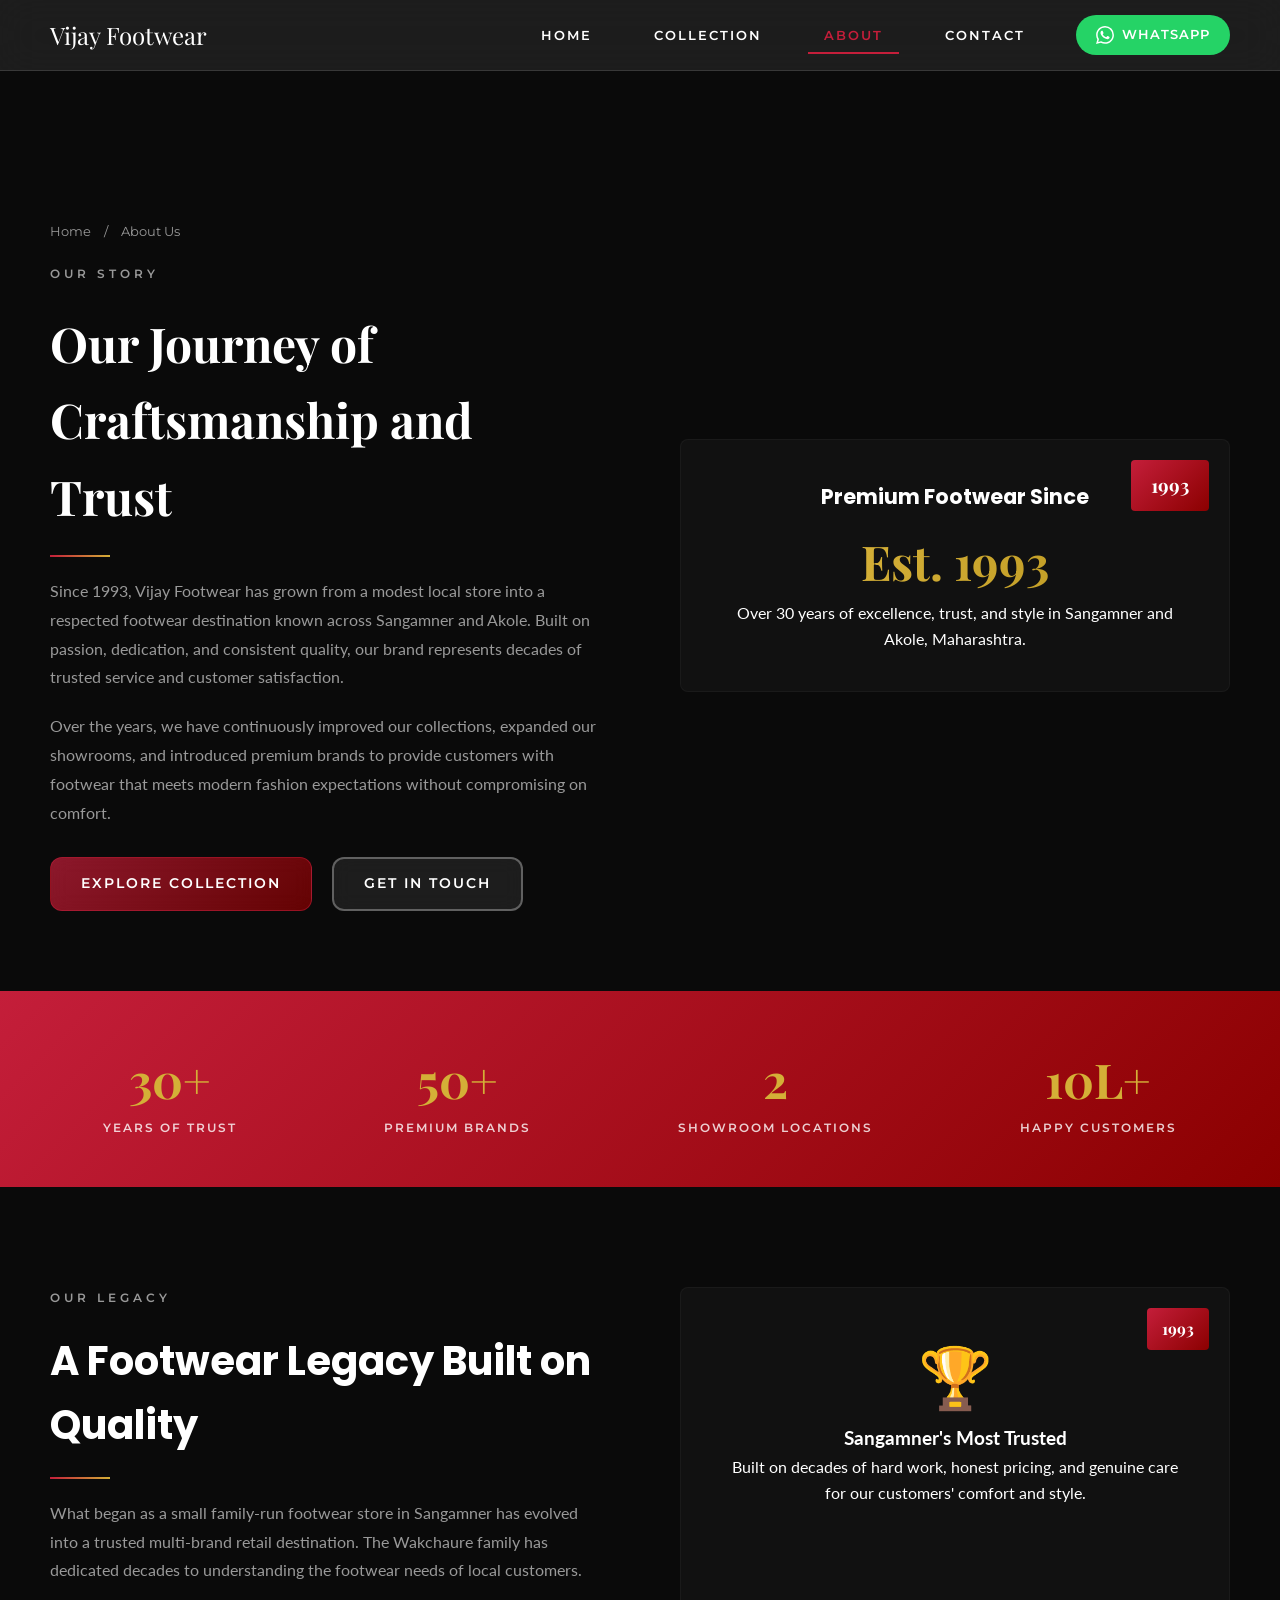
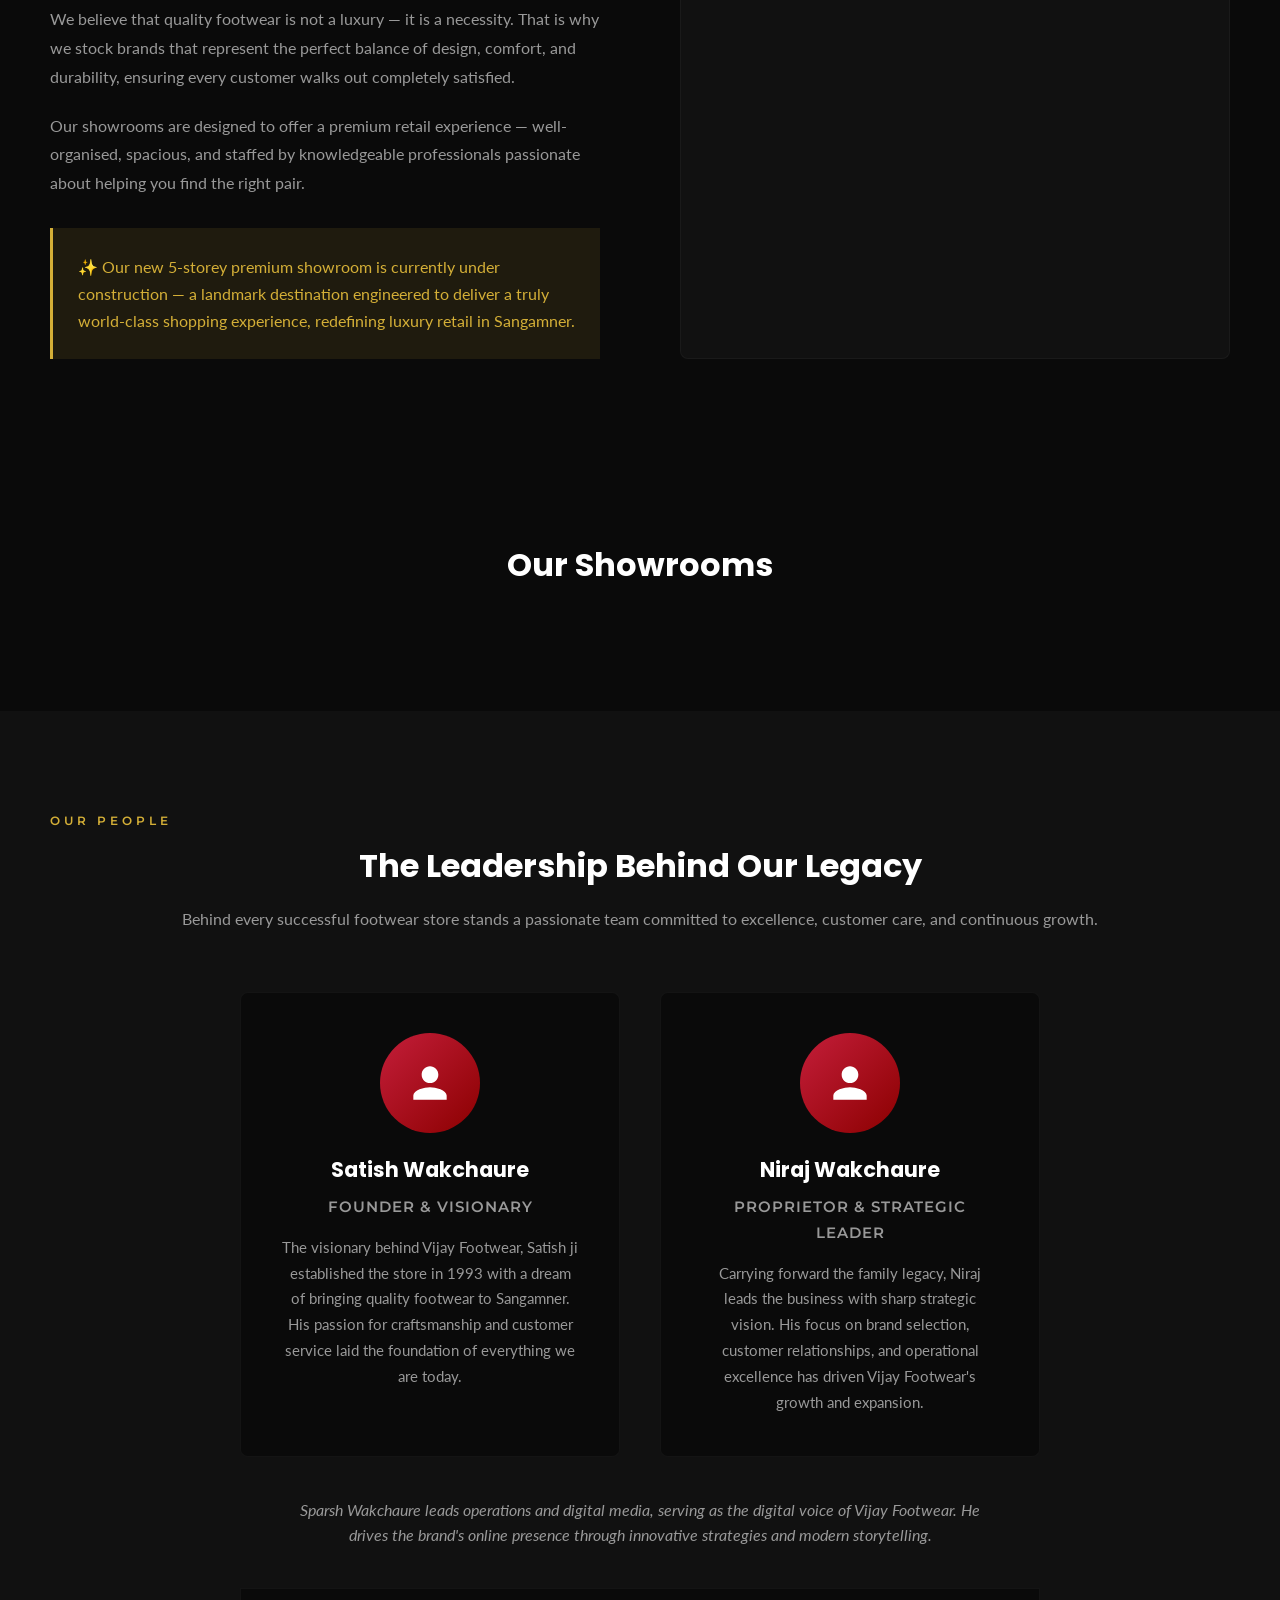
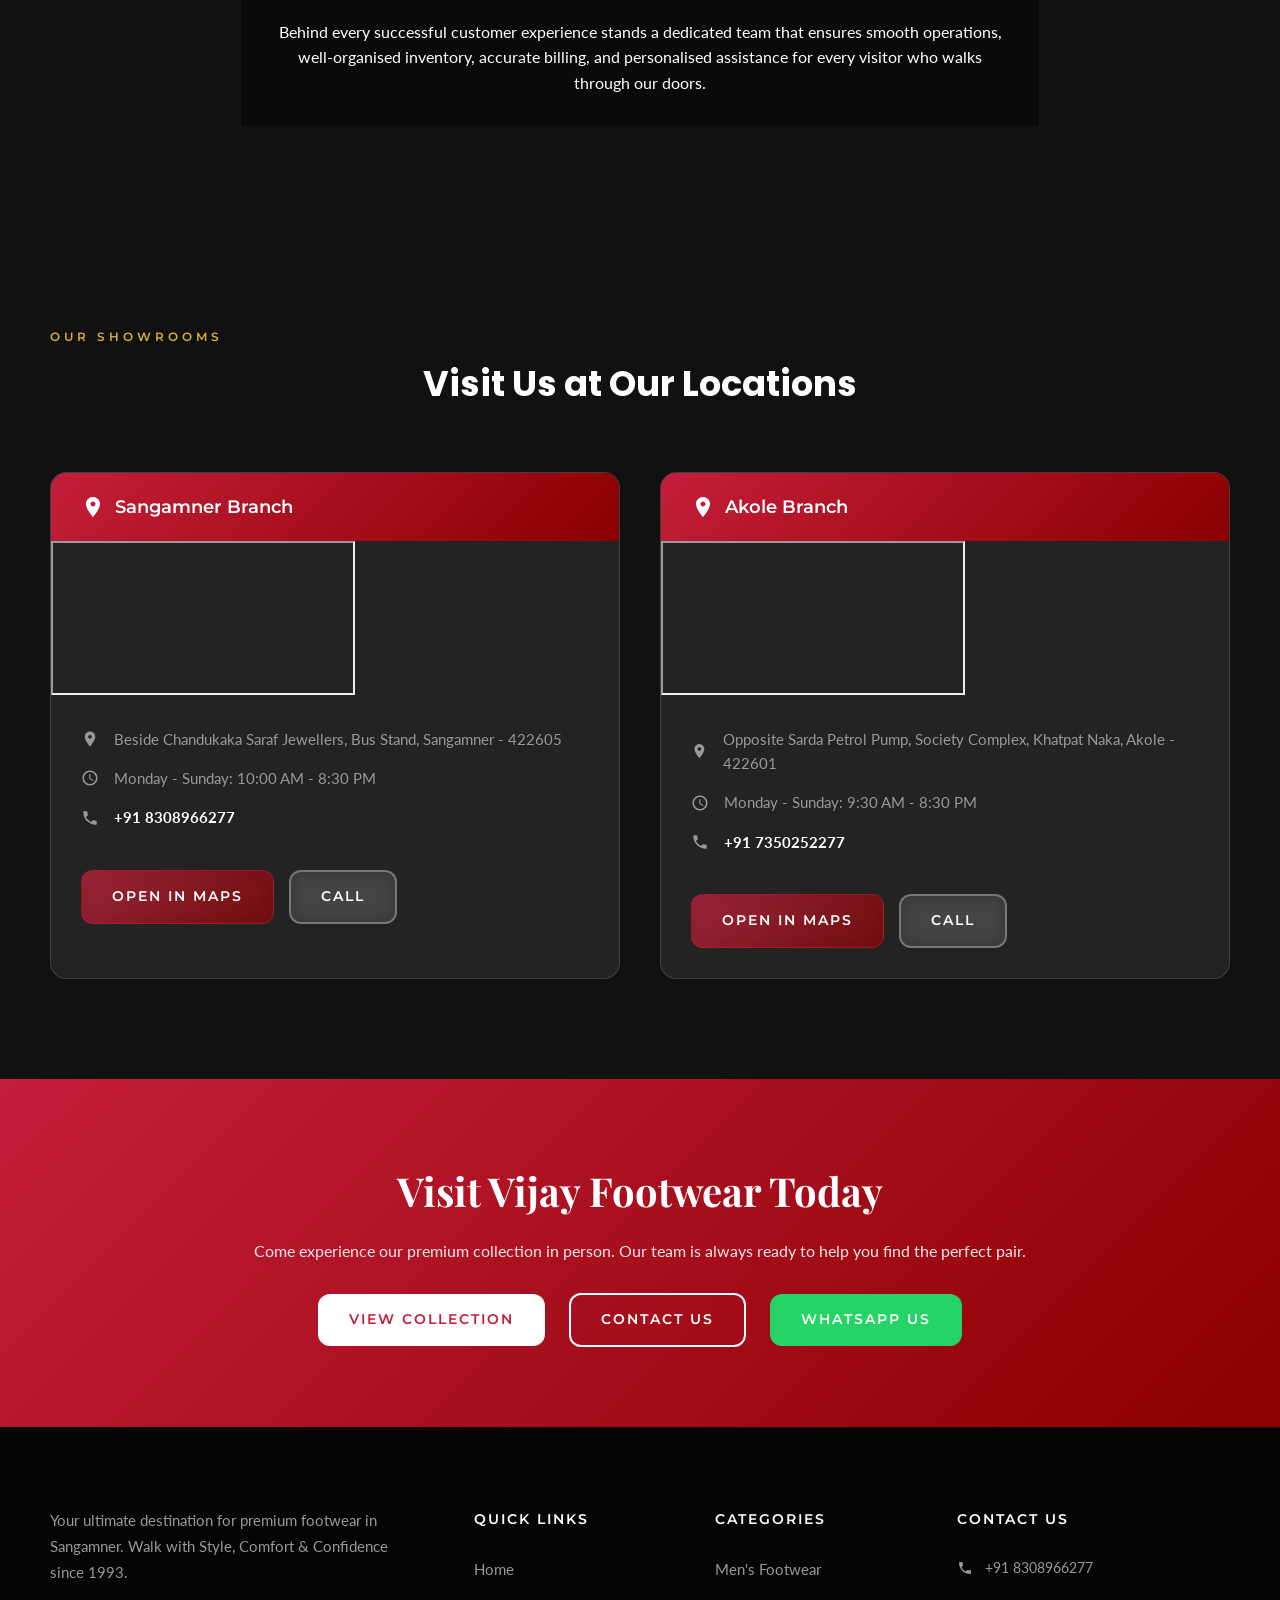
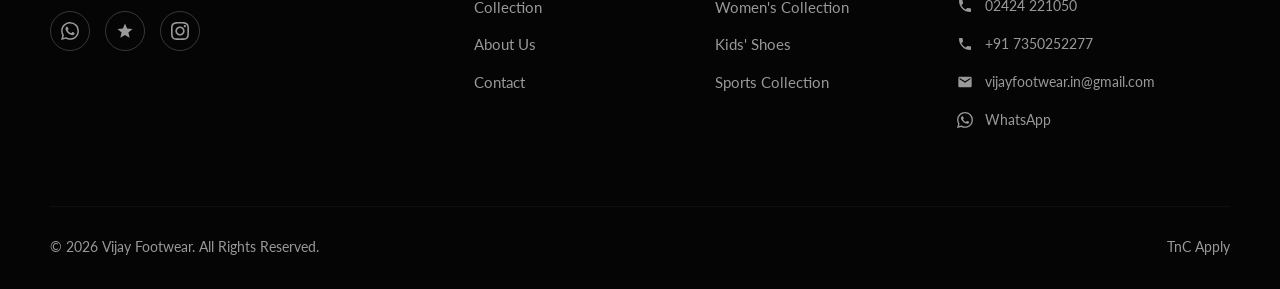
==== about.html @ 7c0ffba4 "Add files via upload" ====
<!DOCTYPE html>
<html lang="en">
<head>
  <meta charset="UTF-8">
  <meta name="viewport" content="width=device-width, initial-scale=1.0">
  <meta name="description" content="About Vijay Footwear - Sangamner's most trusted footwear destination since 1993. Learn our story, meet our team, and discover our legacy.">
  <meta name="keywords" content="About Vijay Footwear, Footwear Store Sangamner, Our Story, Footwear Legacy Sangamner">
  <meta property="og:title" content="About Vijay Footwear - Our Story">
  <meta property="og:description" content="Learn about Vijay Footwear's journey since 1993.">
  <meta property="og:type" content="website">
  <title>About Us - Vijay Footwear | Since 1993</title>
  <link rel="stylesheet" href="style.css">
  <link rel="preconnect" href="https://fonts.googleapis.com">
  <link rel="preconnect" href="https://fonts.gstatic.com" crossorigin>
</head>
<body>
  <!-- Loader -->
  <div id="loader">
    <div class="loader-logo">VIJAY <span>FOOTWEAR</span></div>
    <div class="loader-bar"><div class="loader-fill"></div></div>
  </div>

  <!-- Header -->
  <header id="header">
    <a href="index.html" class="header-logo">
      <img src="assets/images/logos/vfwlogowithname.png" alt="Vijay Footwear" onerror="this.style.display='none'; this.parentElement.innerHTML='<span class=\'text-fallback\'>Vijay Footwear</span>'">
    </a>
    <div class="header-marathi-logo">
      <img src="assets/images/logos/vijaymarathi.png" alt="Vijay" onerror="this.style.display='none'">
    </div>
    <nav class="navbar">
      <div class="nav-links">
        <a href="index.html" class="nav-link">Home</a>
        <a href="collection.html" class="nav-link">Collection</a>
        <a href="about.html" class="nav-link active">About</a>
        <a href="contact.html" class="nav-link">Contact</a>
      </div>
      <a href="https://wa.me/918308966277" target="_blank" class="wa-btn">
        <svg viewBox="0 0 24 24" fill="currentColor"><path d="M17.472 14.382c-.297-.149-1.758-.867-2.03-.967-.273-.099-.471-.148-.67.15-.197.297-.767.966-.94 1.164-.173.199-.347.223-.644.075-.297-.15-1.255-.463-2.39-1.475-.883-.788-1.48-1.761-1.653-2.059-.173-.297-.018-.458.13-.606.134-.133.298-.347.446-.52.149-.174.198-.298.298-.497.099-.198.05-.371-.025-.52-.075-.149-.669-1.612-.916-2.207-.242-.579-.487-.501-.669-.51-.173-.008-.371-.01-.57-.01-.198 0-.52.074-.792.372-.272.297-1.04 1.016-1.04 2.479 0 1.462 1.065 2.875 1.213 3.074.149.198 2.096 3.2 5.077 4.487.709.306 1.262.489 1.694.625.712.227 1.36.195 1.871.118.571-.085 1.758-.719 2.006-1.413.248-.694.248-1.289.173-1.413-.074-.124-.272-.198-.57-.347m-5.421 7.403h-.004a9.87 9.87 0 01-5.031-1.378l-.361-.214-3.741.982.998-3.648-.235-.374a9.86 9.86 0 01-1.51-5.26c.001-5.45 4.436-9.884 9.888-9.884 2.64 0 5.122 1.03 6.988 2.898a9.825 9.825 0 012.893 6.994c-.003 5.45-4.437 9.884-9.885 9.884m8.413-18.297A11.815 11.815 0 0012.05 0C5.495 0 .16 5.335.157 11.892c0 2.096.547 4.142 1.588 5.945L.057 24l6.305-1.654a11.882 11.882 0 005.683 1.448h.005c6.554 0 11.89-5.335 11.893-11.893a11.821 11.821 0 00-3.48-8.413z"/></svg>
        WhatsApp
      </a>
    </nav>
    <div class="hamburger" onclick="openMobile()">
      <span></span>
      <span></span>
      <span></span>
    </div>
  </header>

  <!-- Mobile Menu -->
  <div id="mobileMenu">
    <span class="mobile-close" onclick="closeMobile()">&times;</span>
    <a href="index.html" class="mobile-nav-link" onclick="closeMobile()">Home</a>
    <a href="collection.html" class="mobile-nav-link" onclick="closeMobile()">Collection</a>
    <a href="about.html" class="mobile-nav-link active" onclick="closeMobile()">About</a>
    <a href="contact.html" class="mobile-nav-link" onclick="closeMobile()">Contact</a>
    <a href="https://wa.me/918308966277" target="_blank" class="mobile-nav-link" onclick="closeMobile()">WhatsApp</a>
  </div>

  <main>
    <!-- About Hero -->
    <section class="about-hero">
      <div class="about-hero-text fade-up">
        <p class="breadcrumb">
          <a href="index.html">Home</a>
          <span>/</span>
          About Us
        </p>
        <p class="section-label">Our Story</p>
        <h1>Our Journey of Craftsmanship and Trust</h1>
        <div class="divider"></div>
        <p>Since 1993, Vijay Footwear has grown from a modest local store into a respected footwear destination known across Sangamner and Akole. Built on passion, dedication, and consistent quality, our brand represents decades of trusted service and customer satisfaction.</p>
        <p>Over the years, we have continuously improved our collections, expanded our showrooms, and introduced premium brands to provide customers with footwear that meets modern fashion expectations without compromising on comfort.</p>
        <div class="about-hero-buttons">
          <a href="collection.html" class="btn btn-red">Explore Collection</a>
          <a href="contact.html" class="btn btn-outline">Get In Touch</a>
        </div>
      </div>
      <div class="about-hero-visual fade-up">
        <span class="year-badge">1993</span>
        <img src="assets/images/products/richshoe2.png" alt="Vijay Footwear Shoe" onerror="this.style.display='none'">
        <h3>Premium Footwear Since</h3>
        <span class="about-year">Est. 1993</span>
        <p>Over 30 years of excellence, trust, and style in Sangamner and Akole, Maharashtra.</p>
      </div>
    </section>

    <!-- Stats Bar -->
    <section class="stats-bar">
      <div class="stat-item">
        <div class="stat-number">30+</div>
        <div class="stat-label">Years of Trust</div>
      </div>
      <div class="stat-item">
        <div class="stat-number">50+</div>
        <div class="stat-label">Premium Brands</div>
      </div>
      <div class="stat-item">
        <div class="stat-number">2</div>
        <div class="stat-label">Showroom Locations</div>
      </div>
      <div class="stat-item">
        <div class="stat-number">10L+</div>
        <div class="stat-label">Happy Customers</div>
      </div>
    </section>

    <!-- Legacy Section -->
    <section class="legacy-section">
      <div class="legacy-text fade-up">
        <p class="section-label">Our Legacy</p>
        <h2>A Footwear Legacy Built on Quality</h2>
        <div class="divider"></div>
        <p>What began as a small family-run footwear store in Sangamner has evolved into a trusted multi-brand retail destination. The Wakchaure family has dedicated decades to understanding the footwear needs of local customers.</p>
        <p>We believe that quality footwear is not a luxury — it is a necessity. That is why we stock brands that represent the perfect balance of design, comfort, and durability, ensuring every customer walks out completely satisfied.</p>
        <p>Our showrooms are designed to offer a premium retail experience — well-organised, spacious, and staffed by knowledgeable professionals passionate about helping you find the right pair.</p>
        <div class="premium-box">
          <p>&#x2728; Our new 5-storey premium showroom is currently under construction — a landmark destination engineered to deliver a truly world-class shopping experience, redefining luxury retail in Sangamner.</p>
        </div>
      </div>
      <div class="legacy-visual fade-up">
        <span class="year-badge-right">1993</span>
        <span style="font-size: 60px;">&#x1F3C6;</span>
        <h3>Sangamner's Most Trusted</h3>
        <p>Built on decades of hard work, honest pricing, and genuine care for our customers' comfort and style.</p>
      </div>
    </section>

    <!-- Store Gallery -->
    <section class="store-gallery">
      <h2>Our Showrooms</h2>
      <div class="gallery-grid">
        <img src="assets/images/store/exterior.png" alt="Vijay Footwear Showroom Exterior" onerror="this.style.display='none'">
        <img src="assets/images/store/int1.png" alt="Store Interior" onerror="this.style.display='none'">
        <img src="assets/images/store/int2.png" alt="Store Interior" onerror="this.style.display='none'">
      </div>
    </section>

    <!-- Leadership Section -->
    <section class="leadership">
      <p class="section-label">Our People</p>
      <h2>The Leadership Behind Our Legacy</h2>
      <p class="leadership-sub">Behind every successful footwear store stands a passionate team committed to excellence, customer care, and continuous growth.</p>
      
      <div class="leadership-grid">
        <div class="leadership-card fade-up">
          <div class="leader-avatar">
            <svg viewBox="0 0 24 24" fill="currentColor"><path d="M12 12c2.21 0 4-1.79 4-4s-1.79-4-4-4-4 1.79-4 4 1.79 4 4 4zm0 2c-2.67 0-8 1.34-8 4v2h16v-2c0-2.66-5.33-4-8-4z"/></svg>
          </div>
          <h3>Satish Wakchaure</h3>
          <p class="leadership-role">Founder & Visionary</p>
          <p>The visionary behind Vijay Footwear, Satish ji established the store in 1993 with a dream of bringing quality footwear to Sangamner. His passion for craftsmanship and customer service laid the foundation of everything we are today.</p>
        </div>
        <div class="leadership-card fade-up">
          <div class="leader-avatar">
            <svg viewBox="0 0 24 24" fill="currentColor"><path d="M12 12c2.21 0 4-1.79 4-4s-1.79-4-4-4-4 1.79-4 4 1.79 4 4 4zm0 2c-2.67 0-8 1.34-8 4v2h16v-2c0-2.66-5.33-4-8-4z"/></svg>
          </div>
          <h3>Niraj Wakchaure</h3>
          <p class="leadership-role">Proprietor & Strategic Leader</p>
          <p>Carrying forward the family legacy, Niraj leads the business with sharp strategic vision. His focus on brand selection, customer relationships, and operational excellence has driven Vijay Footwear's growth and expansion.</p>
        </div>
      </div>
      
      <p class="leadership-note">Sparsh Wakchaure leads operations and digital media, serving as the digital voice of Vijay Footwear. He drives the brand's online presence through innovative strategies and modern storytelling.</p>
      
      <div class="operations-box">
        <p>Behind every successful customer experience stands a dedicated team that ensures smooth operations, well-organised inventory, accurate billing, and personalised assistance for every visitor who walks through our doors.</p>
      </div>
    </section>

    <!-- Showroom Locations -->
    <section class="locations">
      <p class="section-label">Our Showrooms</p>
      <h2>Visit Us at Our Locations</h2>
      <div class="locations-grid">
        <div class="location-card fade-up">
          <div class="location-header">
            <svg viewBox="0 0 24 24" fill="currentColor"><path d="M12 2C8.13 2 5 5.13 5 9c0 5.25 7 13 7 13s7-7.75 7-13c0-3.87-3.13-7-7-7zm0 9.5c-1.38 0-2.5-1.12-2.5-2.5s1.12-2.5 2.5-2.5 2.5 1.12 2.5 2.5-1.12 2.5-2.5 2.5z"/></svg>
            <h3>Sangamner Branch</h3>
          </div>
          <iframe src="https://www.google.com/maps?q=Vijay+Footwear+Sangamner+422605&output=embed" loading="lazy" referrerpolicy="no-referrer-when-downgrade" title="Sangamner Location"></iframe>
          <div class="location-details">
            <div class="location-detail-row">
              <svg viewBox="0 0 24 24" fill="currentColor"><path d="M12 2C8.13 2 5 5.13 5 9c0 5.25 7 13 7 13s7-7.75 7-13c0-3.87-3.13-7-7-7zm0 9.5c-1.38 0-2.5-1.12-2.5-2.5s1.12-2.5 2.5-2.5 2.5 1.12 2.5 2.5-1.12 2.5-2.5 2.5z"/></svg>
              <span>Beside Chandukaka Saraf Jewellers, Bus Stand, Sangamner - 422605</span>
            </div>
            <div class="location-detail-row">
              <svg viewBox="0 0 24 24" fill="currentColor"><path d="M11.99 2C6.47 2 2 6.48 2 12s4.47 10 9.99 10C17.52 22 22 17.52 22 12S17.52 2 11.99 2zM12 20c-4.42 0-8-3.58-8-8s3.58-8 8-8 8 3.58 8 8-3.58 8-8 8zm.5-13H11v6l5.25 3.15.75-1.23-4.5-2.67z"/></svg>
              <span>Monday - Sunday: 10:00 AM - 8:30 PM</span>
            </div>
            <div class="location-detail-row">
              <svg viewBox="0 0 24 24" fill="currentColor"><path d="M6.62 10.79c1.44 2.83 3.76 5.14 6.59 6.59l2.2-2.2c.27-.27.67-.36 1.02-.24 1.12.37 2.33.57 3.57.57.55 0 1 .45 1 1V20c0 .55-.45 1-1 1-9.39 0-17-7.61-17-17 0-.55.45-1 1-1h3.5c.55 0 1 .45 1 1 0 1.25.2 2.45.57 3.57.11.35.03.74-.25 1.02l-2.2 2.2z"/></svg>
              <strong>+91 8308966277</strong>
            </div>
          </div>
          <div class="location-buttons">
            <a href="https://www.google.com/maps/search/?api=1&query=Vijay+Footwear+Sangamner+422605" target="_blank" class="btn btn-red">Open in Maps</a>
            <a href="tel:+918308966277" class="btn btn-outline">Call</a>
          </div>
        </div>
        <div class="location-card fade-up">
          <div class="location-header">
            <svg viewBox="0 0 24 24" fill="currentColor"><path d="M12 2C8.13 2 5 5.13 5 9c0 5.25 7 13 7 13s7-7.75 7-13c0-3.87-3.13-7-7-7zm0 9.5c-1.38 0-2.5-1.12-2.5-2.5s1.12-2.5 2.5-2.5 2.5 1.12 2.5 2.5-1.12 2.5-2.5 2.5z"/></svg>
            <h3>Akole Branch</h3>
          </div>
          <iframe src="https://www.google.com/maps?q=Vijay+Footwear+Akole+422601&output=embed" loading="lazy" referrerpolicy="no-referrer-when-downgrade" title="Akole Location"></iframe>
          <div class="location-details">
            <div class="location-detail-row">
              <svg viewBox="0 0 24 24" fill="currentColor"><path d="M12 2C8.13 2 5 5.13 5 9c0 5.25 7 13 7 13s7-7.75 7-13c0-3.87-3.13-7-7-7zm0 9.5c-1.38 0-2.5-1.12-2.5-2.5s1.12-2.5 2.5-2.5 2.5 1.12 2.5 2.5-1.12 2.5-2.5 2.5z"/></svg>
              <span>Opposite Sarda Petrol Pump, Society Complex, Khatpat Naka, Akole - 422601</span>
            </div>
            <div class="location-detail-row">
              <svg viewBox="0 0 24 24" fill="currentColor"><path d="M11.99 2C6.47 2 2 6.48 2 12s4.47 10 9.99 10C17.52 22 22 17.52 22 12S17.52 2 11.99 2zM12 20c-4.42 0-8-3.58-8-8s3.58-8 8-8 8 3.58 8 8-3.58 8-8 8zm.5-13H11v6l5.25 3.15.75-1.23-4.5-2.67z"/></svg>
              <span>Monday - Sunday: 9:30 AM - 8:30 PM</span>
            </div>
            <div class="location-detail-row">
              <svg viewBox="0 0 24 24" fill="currentColor"><path d="M6.62 10.79c1.44 2.83 3.76 5.14 6.59 6.59l2.2-2.2c.27-.27.67-.36 1.02-.24 1.12.37 2.33.57 3.57.57.55 0 1 .45 1 1V20c0 .55-.45 1-1 1-9.39 0-17-7.61-17-17 0-.55.45-1 1-1h3.5c.55 0 1 .45 1 1 0 1.25.2 2.45.57 3.57.11.35.03.74-.25 1.02l-2.2 2.2z"/></svg>
              <strong>+91 7350252277</strong>
            </div>
          </div>
          <div class="location-buttons">
            <a href="https://www.google.com/maps/search/?api=1&query=Vijay+Footwear+Akole+422601" target="_blank" class="btn btn-red">Open in Maps</a>
            <a href="tel:+917350252277" class="btn btn-outline">Call</a>
          </div>
        </div>
      </div>
    </section>

    <!-- CTA Banner -->
    <section class="cta-banner">
      <h2>Visit Vijay Footwear Today</h2>
      <p>Come experience our premium collection in person. Our team is always ready to help you find the perfect pair.</p>
      <div>
        <a href="collection.html" class="btn">View Collection</a>
        <a href="contact.html" class="btn btn-outline-white">Contact Us</a>
        <a href="https://wa.me/918308966277" target="_blank" class="btn btn-wa">WhatsApp Us</a>
      </div>
    </section>
  </main>

  <!-- Footer -->
  <footer>
    <div class="footer-grid">
      <div class="footer-column">
        <div class="footer-logo">
          <img src="assets/images/logos/vfwtextlogo.png" alt="Vijay Footwear" onerror="this.style.display='none'">
        </div>
        <p class="footer-tagline">Your ultimate destination for premium footwear in Sangamner. Walk with Style, Comfort & Confidence since 1993.</p>
        <div class="social-buttons">
          <a href="https://wa.me/918308966277" target="_blank" class="social-btn wa" title="WhatsApp">
            <svg viewBox="0 0 24 24" fill="currentColor"><path d="M17.472 14.382c-.297-.149-1.758-.867-2.03-.967-.273-.099-.471-.148-.67.15-.197.297-.767.966-.94 1.164-.173.199-.347.223-.644.075-.297-.15-1.255-.463-2.39-1.475-.883-.788-1.48-1.761-1.653-2.059-.173-.297-.018-.458.13-.606.134-.133.298-.347.446-.52.149-.174.198-.298.298-.497.099-.198.05-.371-.025-.52-.075-.149-.669-1.612-.916-2.207-.242-.579-.487-.501-.669-.51-.173-.008-.371-.01-.57-.01-.198 0-.52.074-.792.372-.272.297-1.04 1.016-1.04 2.479 0 1.462 1.065 2.875 1.213 3.074.149.198 2.096 3.2 5.077 4.487.709.306 1.262.489 1.694.625.712.227 1.36.195 1.871.118.571-.085 1.758-.719 2.006-1.413.248-.694.248-1.289.173-1.413-.074-.124-.272-.198-.57-.347m-5.421 7.403h-.004a9.87 9.87 0 01-5.031-1.378l-.361-.214-3.741.982.998-3.648-.235-.374a9.86 9.86 0 01-1.51-5.26c.001-5.45 4.436-9.884 9.888-9.884 2.64 0 5.122 1.03 6.988 2.898a9.825 9.825 0 012.893 6.994c-.003 5.45-4.437 9.884-9.885 9.884m8.413-18.297A11.815 11.815 0 0012.05 0C5.495 0 .16 5.335.157 11.892c0 2.096.547 4.142 1.588 5.945L.057 24l6.305-1.654a11.882 11.882 0 005.683 1.448h.005c6.554 0 11.89-5.335 11.893-11.893a11.821 11.821 0 00-3.48-8.413z"/></svg>
          </a>
          <a href="https://g.page/r/CdzGPe47KOJqEBM/review" target="_blank" class="social-btn google" title="Google Reviews">
            <svg viewBox="0 0 24 24" fill="currentColor"><path d="M12 17.27L18.18 21l-1.64-7.03L22 9.24l-7.19-.61L12 2 9.19 8.63 2 9.24l5.46 4.73L5.82 21z"/></svg>
          </a>
          <a href="https://www.instagram.com/vijayfootwear.in" target="_blank" class="social-btn insta" title="Instagram">
            <svg viewBox="0 0 24 24" fill="currentColor"><path d="M12 2.163c3.204 0 3.584.012 4.85.07 3.252.148 4.771 1.691 4.919 4.919.058 1.265.069 1.645.069 4.849 0 3.205-.012 3.584-.069 4.849-.149 3.225-1.664 4.771-4.919 4.919-1.266.058-1.644.07-4.85.07-3.204 0-3.584-.012-4.849-.07-3.26-.149-4.771-1.699-4.919-4.92-.058-1.265-.07-1.644-.07-4.849 0-3.204.013-3.583.07-4.849.149-3.227 1.664-4.771 4.919-4.919 1.266-.057 1.645-.069 4.849-.069zm0-2.163c-3.259 0-3.668.014-4.947.072-4.358.2-6.78 2.618-6.98 6.98-.059 1.281-.073 1.689-.073 4.948 0 3.259.014 3.668.072 4.947.2 4.358 2.618 6.78 6.98 6.98 1.281.058 1.689.072 4.948.072 3.259 0 3.668-.014 4.947-.072 4.354-.2 6.782-2.618 6.979-6.98.059-1.28.073-1.689.073-4.948 0-3.259-.014-3.667-.072-4.947-.196-4.354-2.617-6.78-6.979-6.98-1.281-.059-1.69-.073-4.949-.073zm0 5.838c-3.403 0-6.162 2.759-6.162 6.162s2.759 6.163 6.162 6.163 6.162-2.759 6.162-6.163c0-3.403-2.759-6.162-6.162-6.162zm0 10.162c-2.209 0-4-1.79-4-4 0-2.209 1.791-4 4-4s4 1.791 4 4c0 2.21-1.791 4-4 4zm6.406-11.845c-.796 0-1.441.645-1.441 1.44s.645 1.44 1.441 1.44c.795 0 1.439-.645 1.439-1.44s-.644-1.44-1.439-1.44z"/></svg>
          </a>
        </div>
      </div>
      <div class="footer-column">
        <h4>Quick Links</h4>
        <ul>
          <li><a href="index.html">Home</a></li>
          <li><a href="collection.html">Collection</a></li>
          <li><a href="about.html">About Us</a></li>
          <li><a href="contact.html">Contact</a></li>
        </ul>
      </div>
      <div class="footer-column">
        <h4>Categories</h4>
        <ul>
          <li><a href="collection.html">Men's Footwear</a></li>
          <li><a href="collection.html">Women's Collection</a></li>
          <li><a href="collection.html">Kids' Shoes</a></li>
          <li><a href="collection.html">Sports Collection</a></li>
        </ul>
      </div>
      <div class="footer-column">
        <h4>Contact Us</h4>
        <div class="footer-contact-item">
          <svg viewBox="0 0 24 24" fill="currentColor"><path d="M6.62 10.79c1.44 2.83 3.76 5.14 6.59 6.59l2.2-2.2c.27-.27.67-.36 1.02-.24 1.12.37 2.33.57 3.57.57.55 0 1 .45 1 1V20c0 .55-.45 1-1 1-9.39 0-17-7.61-17-17 0-.55.45-1 1-1h3.5c.55 0 1 .45 1 1 0 1.25.2 2.45.57 3.57.11.35.03.74-.25 1.02l-2.2 2.2z"/></svg>
          <a href="tel:+918308966277">+91 8308966277</a>
        </div>
        <div class="footer-contact-item">
          <svg viewBox="0 0 24 24" fill="currentColor"><path d="M6.62 10.79c1.44 2.83 3.76 5.14 6.59 6.59l2.2-2.2c.27-.27.67-.36 1.02-.24 1.12.37 2.33.57 3.57.57.55 0 1 .45 1 1V20c0 .55-.45 1-1 1-9.39 0-17-7.61-17-17 0-.55.45-1 1-1h3.5c.55 0 1 .45 1 1 0 1.25.2 2.45.57 3.57.11.35.03.74-.25 1.02l-2.2 2.2z"/></svg>
          <a href="tel:02424221050">02424 221050</a>
        </div>
        <div class="footer-contact-item">
          <svg viewBox="0 0 24 24" fill="currentColor"><path d="M6.62 10.79c1.44 2.83 3.76 5.14 6.59 6.59l2.2-2.2c.27-.27.67-.36 1.02-.24 1.12.37 2.33.57 3.57.57.55 0 1 .45 1 1V20c0 .55-.45 1-1 1-9.39 0-17-7.61-17-17 0-.55.45-1 1-1h3.5c.55 0 1 .45 1 1 0 1.25.2 2.45.57 3.57.11.35.03.74-.25 1.02l-2.2 2.2z"/></svg>
          <a href="tel:+917350252277">+91 7350252277</a>
        </div>
        <div class="footer-contact-item">
          <svg viewBox="0 0 24 24" fill="currentColor"><path d="M20 4H4c-1.1 0-1.99.9-1.99 2L2 18c0 1.1.9 2 2 2h16c1.1 0 2-.9 2-2V6c0-1.1-.9-2-2-2zm0 4l-8 5-8-5V6l8 5 8-5v2z"/></svg>
          <a href="mailto:vijayfootwear.in@gmail.com?subject=Inquiry%20from%20Website&body=Hello%20Vijay%20Footwear%2C%0A%0AI%20would%20like%20to%20inquire%20about%20your%20products.%0A%0AName%3A%0APhone%20Number%3A%0ACategory%20Interested%20In%3A%0AMessage%3A">vijayfootwear.in@gmail.com</a>
        </div>
        <div class="footer-contact-item">
          <svg viewBox="0 0 24 24" fill="currentColor"><path d="M17.472 14.382c-.297-.149-1.758-.867-2.03-.967-.273-.099-.471-.148-.67.15-.197.297-.767.966-.94 1.164-.173.199-.347.223-.644.075-.297-.15-1.255-.463-2.39-1.475-.883-.788-1.48-1.761-1.653-2.059-.173-.297-.018-.458.13-.606.134-.133.298-.347.446-.52.149-.174.198-.298.298-.497.099-.198.05-.371-.025-.52-.075-.149-.669-1.612-.916-2.207-.242-.579-.487-.501-.669-.51-.173-.008-.371-.01-.57-.01-.198 0-.52.074-.792.372-.272.297-1.04 1.016-1.04 2.479 0 1.462 1.065 2.875 1.213 3.074.149.198 2.096 3.2 5.077 4.487.709.306 1.262.489 1.694.625.712.227 1.36.195 1.871.118.571-.085 1.758-.719 2.006-1.413.248-.694.248-1.289.173-1.413-.074-.124-.272-.198-.57-.347m-5.421 7.403h-.004a9.87 9.87 0 01-5.031-1.378l-.361-.214-3.741.982.998-3.648-.235-.374a9.86 9.86 0 01-1.51-5.26c.001-5.45 4.436-9.884 9.888-9.884 2.64 0 5.122 1.03 6.988 2.898a9.825 9.825 0 012.893 6.994c-.003 5.45-4.437 9.884-9.885 9.884m8.413-18.297A11.815 11.815 0 0012.05 0C5.495 0 .16 5.335.157 11.892c0 2.096.547 4.142 1.588 5.945L.057 24l6.305-1.654a11.882 11.882 0 005.683 1.448h.005c6.554 0 11.89-5.335 11.893-11.893a11.821 11.821 0 00-3.48-8.413z"/></svg>
          <a href="https://wa.me/918308966277" target="_blank">WhatsApp</a>
        </div>
      </div>
    </div>
    <div class="footer-bottom">
      <span>&copy; 2026 Vijay Footwear. All Rights Reserved.</span>
      <span>TnC Apply</span>
    </div>
  </footer>

  <script src="main.js"></script>
</body>
</html>
---- style.css ----
@import url('https://fonts.googleapis.com/css2?family=Playfair+Display:ital,wght@0,400;0,700;1,400&family=Poppins:wght@400;500;600;700&family=Montserrat:wght@400;500;600;700&family=Lato:wght@300;400;700&display=swap');

:root {
  --css-red: #C41E3A;
  --deep-red: #8B0000;
  --accent-red: #E63946;
  --black: #000000;
  --white: #FFFFFF;
  --soft-gray: #F5F5F5;
  --gold: #D4AF37;
  --dark-bg: #0a0a0a;
  --card-bg: #111111;
  --text-muted: #999999;
  --transition: 0.4s cubic-bezier(0.25, 0.46, 0.45, 0.94);
  --glass-bg: rgba(255, 255, 255, 0.08);
  --glass-border: rgba(255, 255, 255, 0.12);
  --glass-shadow: rgba(0, 0, 0, 0.3);
}

*, *::before, *::after {
  margin: 0;
  padding: 0;
  box-sizing: border-box;
}

html {
  scroll-behavior: smooth;
}

body {
  font-family: 'Lato', sans-serif;
  background-color: var(--dark-bg);
  color: var(--white);
  line-height: 1.6;
  overflow-x: hidden;
}

body.menu-open {
  overflow: hidden;
}

a {
  text-decoration: none;
  color: inherit;
  transition: var(--transition);
}

img {
  max-width: 100%;
  height: auto;
}

ul, ol {
  list-style: none;
}

button, input, textarea, select {
  font-family: inherit;
  outline: none;
}

/* Scrollbar */
::-webkit-scrollbar {
  width: 5px;
}

::-webkit-scrollbar-track {
  background: var(--dark-bg);
}

::-webkit-scrollbar-thumb {
  background: var(--css-red);
  border-radius: 3px;
}

::-webkit-scrollbar-thumb:hover {
  background: var(--accent-red);
}

/* Loader */
#loader {
  position: fixed;
  top: 0;
  left: 0;
  width: 100%;
  height: 100%;
  background: linear-gradient(135deg, rgba(10,10,10,0.98), rgba(20,20,20,0.98));
  z-index: 9999;
  display: flex;
  flex-direction: column;
  align-items: center;
  justify-content: center;
  transition: opacity 0.6s ease, pointer-events 0.6s ease;
  backdrop-filter: blur(20px);
}

#loader.hide {
  opacity: 0;
  pointer-events: none;
  display: none;
}

.loader-logo {
  font-family: 'Playfair Display', serif;
  font-size: 2.5rem;
  color: var(--white);
  margin-bottom: 30px;
  text-shadow: 0 0 30px rgba(196,30,58,0.5);
}

.loader-logo span {
  color: var(--css-red);
  font-style: italic;
}

.loader-bar {
  width: 200px;
  height: 3px;
  background: rgba(255,255,255,0.1);
  border-radius: 2px;
  overflow: hidden;
}

.loader-fill {
  height: 100%;
  width: 0%;
  background: linear-gradient(90deg, var(--css-red), var(--gold));
  animation: loadFill 1.8s ease forwards;
}

@keyframes loadFill {
  0% { width: 0%; }
  100% { width: 100%; }
}

/* Header */
#header {
  position: fixed;
  top: 0;
  left: 0;
  width: 100%;
  padding: 15px 50px;
  display: flex;
  align-items: center;
  justify-content: space-between;
  background: var(--glass-bg);
  backdrop-filter: blur(20px);
  -webkit-backdrop-filter: blur(20px);
  border-bottom: 1px solid var(--glass-border);
  z-index: 1000;
  transition: all 0.3s ease;
}

#header.scrolled {
  background: rgba(0,0,0,0.95);
  padding: 10px 50px;
  box-shadow: 0 4px 30px rgba(0,0,0,0.3);
}
  box-shadow: 0 2px 20px rgba(196,30,58,0.3);
}

.header-logo img {
  height: 50px;
  width: auto;
}

.header-logo .text-fallback {
  font-family: 'Playfair Display', serif;
  font-size: 1.5rem;
  color: var(--white);
}

.header-marathi-logo {
  position: absolute;
  left: 50%;
  transform: translateX(-50%);
}

.header-marathi-logo img {
  height: 45px;
  width: auto;
  filter: drop-shadow(0 2px 4px rgba(0,0,0,0.3));
}

.navbar {
  display: flex;
  align-items: center;
  gap: 35px;
}

.nav-links {
  display: flex;
  gap: 30px;
}

.nav-link {
  font-family: 'Montserrat', sans-serif;
  font-size: 0.82rem;
  font-weight: 600;
  text-transform: uppercase;
  letter-spacing: 2px;
  color: var(--white);
  position: relative;
  padding: 8px 16px;
  border-radius: 8px;
  transition: all 0.3s ease;
  background: transparent;
}

.nav-link:hover {
  background: var(--glass-bg);
  backdrop-filter: blur(10px);
  -webkit-backdrop-filter: blur(10px);
  text-shadow: 0 0 10px rgba(196,30,58,0.5);
}

.nav-link::after {
  content: '';
  position: absolute;
  bottom: 0;
  left: 0;
  width: 0;
  height: 2px;
  background: var(--css-red);
  transition: var(--transition);
}

.nav-link:hover::after,
.nav-link.active::after {
  width: 100%;
}

.nav-link.active {
  color: var(--css-red);
}

.wa-btn {
  display: flex;
  align-items: center;
  gap: 8px;
  background: #25D366;
  color: var(--white);
  padding: 10px 20px;
  border-radius: 25px;
  font-family: 'Montserrat', sans-serif;
  font-size: 0.8rem;
  font-weight: 600;
  text-transform: uppercase;
  letter-spacing: 1px;
}

.wa-btn svg {
  width: 18px;
  height: 18px;
}

.wa-btn:hover {
  background: #20BD5A;
  transform: translateY(-2px);
}

.hamburger {
  display: none;
  flex-direction: column;
  gap: 5px;
  cursor: pointer;
  padding: 10px;
}

.hamburger span {
  width: 25px;
  height: 2px;
  background: var(--white);
  transition: var(--transition);
}

/* Mobile Menu */
#mobileMenu {
  position: fixed;
  top: 0;
  left: 0;
  width: 100%;
  height: 100%;
  background: var(--dark-bg);
  z-index: 1001;
  display: flex;
  flex-direction: column;
  align-items: center;
  justify-content: center;
  gap: 30px;
  opacity: 0;
  pointer-events: none;
  transition: var(--transition);
}

#mobileMenu.open {
  opacity: 1;
  pointer-events: all;
}

.mobile-close {
  position: absolute;
  top: 30px;
  right: 30px;
  font-size: 2rem;
  color: var(--white);
  cursor: pointer;
}

.mobile-nav-link {
  font-family: 'Playfair Display', serif;
  font-size: 2rem;
  color: var(--white);
}

.mobile-nav-link:hover,
.mobile-nav-link.active {
  color: var(--css-red);
}

/* Main Content */
main {
  padding-top: 80px;
}

/* Section Labels */
.section-label {
  font-family: 'Montserrat', sans-serif;
  font-size: 0.75rem;
  font-weight: 600;
  text-transform: uppercase;
  letter-spacing: 4px;
  color: var(--gold);
  margin-bottom: 10px;
}

/* Dividers */
.divider {
  width: 60px;
  height: 2px;
  background: linear-gradient(90deg, var(--css-red), var(--gold));
  margin: 20px 0;
}

/* Buttons */
.btn {
  display: inline-flex;
  align-items: center;
  justify-content: center;
  padding: 14px 30px;
  border-radius: 12px;
  font-family: 'Montserrat', sans-serif;
  font-size: 0.85rem;
  font-weight: 600;
  text-transform: uppercase;
  letter-spacing: 2px;
  cursor: pointer;
  transition: all 0.3s ease;
  border: 1px solid var(--glass-border);
  background: var(--glass-bg);
  backdrop-filter: blur(10px);
  -webkit-backdrop-filter: blur(10px);
  color: var(--white);
  position: relative;
  overflow: hidden;
}

.btn::before {
  content: '';
  position: absolute;
  top: 0;
  left: -100%;
  width: 100%;
  height: 100%;
  background: linear-gradient(90deg, transparent, rgba(255,255,255,0.2), transparent);
  transition: left 0.5s ease;
}

.btn:hover::before {
  left: 100%;
}

.btn-red {
  background: linear-gradient(135deg, rgba(196,30,58,0.7), rgba(139,0,0,0.7));
  border-color: rgba(196,30,58,0.5);
}

.btn-red:hover {
  background: linear-gradient(135deg, rgba(196,30,58,0.9), rgba(139,0,0,0.9));
  transform: translateY(-3px);
  box-shadow: 0 15px 40px rgba(196,30,58,0.4);
}

.btn-outline {
  background: var(--glass-bg);
  border: 2px solid rgba(255,255,255,0.3);
  color: var(--white);
}

.btn-outline:hover {
  background: rgba(255,255,255,0.15);
  border-color: rgba(255,255,255,0.5);
  transform: translateY(-3px);
  box-shadow: 0 15px 40px rgba(255,255,255,0.1);
}

.btn-gold {
  background: linear-gradient(135deg, rgba(212,175,55,0.7), rgba(180,140,30,0.7));
  border-color: rgba(212,175,55,0.5);
  color: var(--dark-bg);
}

.btn-gold:hover {
  background: linear-gradient(135deg, rgba(212,175,55,0.9), rgba(180,140,30,0.9));
  transform: translateY(-3px);
  box-shadow: 0 15px 40px rgba(212,175,55,0.4);
}

.btn-wa {
  background: linear-gradient(135deg, rgba(37,211,102,0.7), rgba(20,180,80,0.7));
  border-color: rgba(37,211,102,0.5);
}

.btn-wa:hover {
  background: linear-gradient(135deg, rgba(37,211,102,0.9), rgba(20,180,80,0.9));
  transform: translateY(-3px);
  box-shadow: 0 15px 40px rgba(37,211,102,0.4);
}

/* Fade Up Animation */
.fade-up {
  opacity: 0;
  transform: translateY(30px);
  transition: opacity 0.7s ease, transform 0.7s ease;
}

.fade-up.visible {
  opacity: 1;
  transform: translateY(0);
}

/* Blur Text Animation */
.blur-text {
  display: inline-block;
}

.blur-text span {
  display: inline-block;
  opacity: 0;
  filter: blur(15px);
  transform: translateY(-40px) scale(0.9);
  animation: blurIn 0.8s cubic-bezier(0.25, 0.46, 0.45, 0.94) forwards;
  will-change: transform, filter, opacity;
}

@keyframes blurIn {
  0% {
    opacity: 0;
    filter: blur(20px);
    transform: translateY(-50px) scale(0.8);
  }
  40% {
    opacity: 0.6;
    filter: blur(8px);
    transform: translateY(-15px) scale(0.95);
  }
  100% {
    opacity: 1;
    filter: blur(0);
    transform: translateY(0) scale(1);
  }
}

/* Hero Section */
.hero {
  min-height: 100vh;
  display: -webkit-box;
  display: -ms-flexbox;
  display: flex;
  -webkit-box-align: center;
  -ms-flex-align: center;
  align-items: center;
  -webkit-box-pack: justify;
  -ms-flex-pack: justify;
  justify-content: space-between;
  padding: 120px 50px 80px;
  background: var(--dark-bg);
  position: relative;
  overflow: hidden;
  gap: 50px;
}

.hero-content {
  -webkit-box-flex: 1;
  -ms-flex: 1;
  flex: 1;
  max-width: 600px;
  z-index: 2;
  position: relative;
}

.hero-visual {
  -webkit-box-flex: 1;
  -ms-flex: 1;
  flex: 1;
  display: -webkit-box;
  display: -ms-flexbox;
  display: flex;
  -webkit-box-pack: center;
  -ms-flex-pack: center;
  justify-content: center;
  -webkit-box-align: center;
  -ms-flex-align: center;
  align-items: center;
  position: relative;
  z-index: 2;
}

.hero-logo {
  max-width: 280px;
  width: 100%;
  height: auto;
  margin-bottom: 25px;
  filter: drop-shadow(0 10px 30px rgba(196,30,58,0.3));
}

.hero-badge {
  display: inline-flex;
  align-items: center;
  gap: 10px;
  background: var(--glass-bg);
  border: 1px solid var(--glass-border);
  padding: 8px 20px;
  border-radius: 25px;
  margin-bottom: 30px;
  backdrop-filter: blur(10px);
  -webkit-backdrop-filter: blur(10px);
}

.hero-badge-dot {
  width: 8px;
  height: 8px;
  background: var(--gold);
  border-radius: 50%;
  animation: pulse 2s infinite;
}

@keyframes pulse {
  0%, 100% { opacity: 1; transform: scale(1); }
  50% { opacity: 0.5; transform: scale(1.2); }
}

.hero-badge-text {
  font-family: 'Montserrat', sans-serif;
  font-size: 0.8rem;
  font-weight: 600;
  color: var(--gold);
  letter-spacing: 1px;
}

.hero h1 {
  font-family: 'Playfair Display', serif;
  font-size: 4.5rem;
  font-weight: 700;
  line-height: 1.1;
  margin-bottom: 20px;
}

.hero h1 .italic {
  font-style: italic;
  color: var(--css-red);
}

.hero-sub {
  font-size: 1.1rem;
  color: var(--text-muted);
  margin-bottom: 20px;
  line-height: 1.8;
}

.hero-tagline {
  font-size: 1rem;
  color: var(--white);
  margin-bottom: 35px;
  padding-left: 20px;
  border-left: 3px solid var(--gold);
}

.hero-buttons {
  display: flex;
  gap: 20px;
}

.hero-visual {
  flex: 1;
  display: flex;
  justify-content: center;
  align-items: center;
  position: relative;
}

.hero-shoe-img {
  max-width: 460px;
  filter: drop-shadow(0 30px 60px rgba(196,30,58,0.35));
  animation: floatShoe 3.5s ease-in-out infinite;
}

@keyframes floatShoe {
  0%, 100% { transform: translateY(0) rotate(-2deg); }
  50% { transform: translateY(-18px) rotate(2deg); }
}

.scroll-indicator {
  position: absolute;
  bottom: 40px;
  left: 50%;
  transform: translateX(-50%);
  display: flex;
  flex-direction: column;
  align-items: center;
  gap: 10px;
}

.scroll-indicator span {
  font-family: 'Montserrat', sans-serif;
  font-size: 0.7rem;
  font-weight: 600;
  letter-spacing: 3px;
  color: var(--text-muted);
}

.scroll-line {
  width: 2px;
  height: 40px;
  background: var(--css-red);
  animation: scrollLine 2s ease-in-out infinite;
}

@keyframes scrollLine {
  0%, 100% { transform: scaleY(1); opacity: 1; }
  50% { transform: scaleY(0.5); opacity: 0.5; }
}

/* Stats Bar */
.stats-bar {
  background: linear-gradient(135deg, var(--css-red), var(--deep-red));
  padding: 50px 50px;
  display: flex;
  justify-content: space-around;
  flex-wrap: wrap;
  gap: 40px;
}

.stat-item {
  text-align: center;
}

.stat-number {
  font-family: 'Playfair Display', serif;
  font-size: 3rem;
  font-weight: 700;
  color: var(--gold);
}

.stat-label {
  font-family: 'Montserrat', sans-serif;
  font-size: 0.75rem;
  font-weight: 600;
  text-transform: uppercase;
  letter-spacing: 2px;
  color: rgba(255,255,255,0.8);
}

/* Local Legacy Section */
.local-legacy {
  padding: 100px 50px;
  display: grid;
  grid-template-columns: 1fr 1fr;
  gap: 80px;
  align-items: center;
}

.local-legacy-text h2 {
  font-family: 'Poppins', sans-serif;
  font-size: 2.5rem;
  font-weight: 600;
  margin-bottom: 10px;
}

.local-legacy-text p {
  color: var(--text-muted);
  margin-bottom: 20px;
  line-height: 1.8;
}

.local-legacy-buttons {
  display: flex;
  gap: 20px;
  margin-top: 30px;
}

.google-review-box {
  background: rgba(212,175,55,0.1);
  border: 1px solid rgba(212,175,55,0.2);
  padding: 20px;
  border-radius: 4px;
  margin-top: 25px;
}

.google-review-box p {
  font-size: 0.9rem;
  color: var(--gold);
  margin: 0;
}

.local-legacy-visual {
  background: var(--card-bg);
  border: 1px solid rgba(255,255,255,0.04);
  border-radius: 8px;
  padding: 40px;
  text-align: center;
  position: relative;
}

.year-badge {
  position: absolute;
  top: 20px;
  right: 20px;
  background: linear-gradient(135deg, var(--css-red), var(--deep-red));
  padding: 10px 20px;
  border-radius: 4px;
  font-family: 'Playfair Display', serif;
  font-size: 1.2rem;
  font-weight: 700;
}

.local-legacy-visual img {
  width: 100px;
  height: 100px;
  object-fit: contain;
  margin-bottom: 20px;
}

.local-legacy-visual h3 {
  font-family: 'Poppins', sans-serif;
  font-size: 1.3rem;
  margin-bottom: 10px;
}

.local-legacy-visual p {
  color: var(--text-muted);
  font-size: 0.95rem;
}

/* Solutions Section */
.solutions {
  padding: 100px 50px;
  background: var(--card-bg);
}

.solutions h2 {
  font-family: 'Poppins', sans-serif;
  font-size: 2.2rem;
  text-align: center;
  margin-bottom: 60px;
}

.solutions-grid {
  display: grid;
  grid-template-columns: repeat(4, 1fr);
  gap: 30px;
}

.solution-card {
  background: var(--glass-bg);
  border: 1px solid var(--glass-border);
  padding: 40px 30px;
  text-align: center;
  position: relative;
  overflow: hidden;
  backdrop-filter: blur(10px);
  -webkit-backdrop-filter: blur(10px);
  border-radius: 16px;
}

.solution-card::after {
  content: '';
  position: absolute;
  bottom: 0;
  left: 50%;
  width: 100%;
  height: 3px;
  background: linear-gradient(90deg, var(--css-red), var(--gold));
  transform: translateX(-50%) scaleX(0);
  transition: var(--transition);
}

.solution-card:hover::after {
  transform: translateX(-50%) scaleX(1);
}

.solution-card img {
  width: 48px;
  height: 48px;
  margin-bottom: 20px;
}

.solution-card h3 {
  font-family: 'Poppins', sans-serif;
  font-size: 1.1rem;
  margin-bottom: 15px;
}

.solution-card p {
  color: var(--text-muted);
  font-size: 0.9rem;
  margin-bottom: 20px;
  line-height: 1.7;
}

/* Brands Section */
.brands {
  padding: 100px 50px;
}

.brands h2 {
  font-family: 'Poppins', sans-serif;
  font-size: 2.2rem;
  text-align: center;
  margin-bottom: 60px;
}

.brands-grid {
  display: grid;
  grid-template-columns: repeat(4, 1fr);
  gap: 20px;
}

.brand-card {
  background: var(--glass-bg);
  border: 1px solid var(--glass-border);
  padding: 30px 20px;
  text-align: center;
  transition: all 0.3s ease;
  backdrop-filter: blur(10px);
  -webkit-backdrop-filter: blur(10px);
}

.brand-card:hover {
  transform: translateY(-5px);
  border-color: rgba(196,30,58,0.5);
  box-shadow: 0 20px 60px rgba(196,30,58,0.2);
}

.brand-card img {
  height: 50px;
  width: auto;
  object-fit: contain;
  margin-bottom: 15px;
}

.brand-card h3 {
  font-family: 'Montserrat', sans-serif;
  font-size: 1rem;
  font-weight: 700;
  margin-bottom: 5px;
}

.brand-card p {
  font-size: 0.8rem;
  color: var(--text-muted);
}

/* Collection Preview Section */
.collection-preview {
  padding: 100px 50px;
}

.collection-preview h2 {
  font-family: 'Poppins', sans-serif;
  font-size: 2.2rem;
  text-align: center;
  margin-bottom: 50px;
}

.tab-buttons {
  display: flex;
  justify-content: center;
  gap: 15px;
  margin-bottom: 50px;
}

.tab-btn {
  background: var(--glass-bg);
  border: 1px solid var(--glass-border);
  padding: 12px 30px;
  border-radius: 25px;
  font-family: 'Montserrat', sans-serif;
  font-size: 0.85rem;
  font-weight: 600;
  text-transform: uppercase;
  letter-spacing: 1px;
  color: var(--white);
  cursor: pointer;
  transition: all 0.3s ease;
  backdrop-filter: blur(10px);
  -webkit-backdrop-filter: blur(10px);
}
}

.tab-btn:hover {
  border-color: rgba(196,30,58,0.6);
  background: rgba(196,30,58,0.15);
}

.tab-btn.active {
  background: linear-gradient(135deg, rgba(196,30,58,0.8), rgba(139,0,0,0.8));
  border-color: rgba(196,30,58,0.6);
  box-shadow: 0 10px 30px rgba(196,30,58,0.3);
}

.products-grid {
  display: grid;
  grid-template-columns: repeat(4, 1fr);
  gap: 30px;
  transition: var(--transition);
}

.products-grid.fade-out {
  opacity: 0;
  transform: translateY(20px);
}

.product-card {
  background: var(--glass-bg);
  border: 1px solid var(--glass-border);
  padding: 20px;
  text-align: center;
  transition: all 0.3s ease;
  backdrop-filter: blur(10px);
  -webkit-backdrop-filter: blur(10px);
  border-radius: 16px;
}

.product-card:hover {
  transform: translateY(-5px);
  box-shadow: 0 20px 50px rgba(196,30,58,0.2);
  border-color: rgba(196,30,58,0.4);
}

.product-card img {
  width: 100%;
  height: 180px;
  object-fit: contain;
  margin-bottom: 15px;
}

.product-card h4 {
  font-family: 'Poppins', sans-serif;
  font-size: 1rem;
  margin-bottom: 5px;
}

.product-card .brand-line {
  font-size: 0.85rem;
  color: var(--text-muted);
  margin-bottom: 10px;
}

.product-badge {
  display: inline-block;
  background: rgba(196,30,58,0.2);
  color: var(--css-red);
  padding: 5px 12px;
  border-radius: 12px;
  font-family: 'Montserrat', sans-serif;
  font-size: 0.7rem;
  font-weight: 600;
  text-transform: uppercase;
  letter-spacing: 1px;
  margin-bottom: 15px;
}

.collection-preview .view-all-btn {
  text-align: center;
  margin-top: 50px;
}

/* Offers Section */
.offers {
  padding: 100px 50px;
  background: var(--card-bg);
}

.offers h2 {
  font-family: 'Poppins', sans-serif;
  font-size: 2.2rem;
  text-align: center;
  margin-bottom: 60px;
}

.offers-grid {
  display: grid;
  grid-template-columns: repeat(3, 1fr);
  gap: 30px;
}

.offer-card {
  padding: 40px 30px;
  border-radius: 16px;
  text-align: center;
  position: relative;
  overflow: hidden;
  background: var(--glass-bg);
  backdrop-filter: blur(10px);
  -webkit-backdrop-filter: blur(10px);
  border: 1px solid var(--glass-border);
}

.offer-card::before {
  content: '';
  position: absolute;
  top: 0;
  left: 0;
  width: 100%;
  height: 100%;
  z-index: 0;
  opacity: 0.7;
}

.offer-card.card-1::before {
  background: linear-gradient(135deg, rgba(92,16,16,0.8), rgba(42,8,8,0.8));
}

.offer-card.card-2::before {
  background: linear-gradient(135deg, rgba(15,26,61,0.8), rgba(8,12,32,0.8));
}

.offer-card.card-3::before {
  background: linear-gradient(135deg, rgba(26,15,46,0.8), rgba(13,8,21,0.8));
}

.offer-card > * {
  position: relative;
  z-index: 1;
}

.offer-tag {
  display: inline-block;
  background: var(--css-red);
  color: var(--white);
  padding: 6px 15px;
  border-radius: 15px;
  font-family: 'Montserrat', sans-serif;
  font-size: 0.7rem;
  font-weight: 600;
  text-transform: uppercase;
  letter-spacing: 1px;
  margin-bottom: 20px;
}

.offer-card h3 {
  font-family: 'Playfair Display', serif;
  font-size: 1.8rem;
  margin-bottom: 15px;
}

.offer-card p {
  color: var(--text-muted);
  margin-bottom: 25px;
  line-height: 1.7;
}

/* Testimonials Section */
.testimonials {
  padding: 100px 50px;
}

.testimonials h2 {
  font-family: 'Poppins', sans-serif;
  font-size: 2.2rem;
  text-align: center;
  margin-bottom: 60px;
}

.testimonials-grid {
  display: grid;
  grid-template-columns: repeat(3, 1fr);
  gap: 30px;
}

.testimonial-card {
  background: var(--glass-bg);
  border: 1px solid var(--glass-border);
  padding: 30px;
  position: relative;
  backdrop-filter: blur(10px);
  -webkit-backdrop-filter: blur(10px);
  border-radius: 16px;
}

.testimonial-quote {
  font-family: 'Playfair Display', serif;
  font-size: 4rem;
  color: var(--css-red);
  opacity: 0.3;
  position: absolute;
  top: 10px;
  right: 20px;
  line-height: 1;
}

.testimonial-stars {
  color: var(--gold);
  font-size: 1.1rem;
  margin-bottom: 15px;
}

.testimonial-text {
  font-style: italic;
  color: var(--text-muted);
  margin-bottom: 20px;
  line-height: 1.8;
}

.testimonial-author {
  font-family: 'Montserrat', sans-serif;
  font-weight: 600;
}

.testimonial-city {
  font-size: 0.85rem;
  color: var(--text-muted);
}

.testimonials-buttons {
  display: flex;
  justify-content: center;
  gap: 20px;
  margin-top: 50px;
}

/* Locations Section */
.locations {
  padding: 100px 50px;
  background: var(--card-bg);
}

.locations h2 {
  font-family: 'Poppins', sans-serif;
  font-size: 2.2rem;
  text-align: center;
  margin-bottom: 60px;
}

.locations-grid {
  display: grid;
  grid-template-columns: repeat(2, 1fr);
  gap: 40px;
}

.location-card {
  background: var(--glass-bg);
  border-radius: 16px;
  overflow: hidden;
  border: 1px solid var(--glass-border);
  backdrop-filter: blur(10px);
  -webkit-backdrop-filter: blur(10px);
}

.location-header {
  background: linear-gradient(135deg, var(--css-red), var(--deep-red));
  padding: 20px 30px;
  display: flex;
  align-items: center;
  gap: 10px;
}

.location-header svg {
  width: 24px;
  height: 24px;
}

.location-header h3 {
  font-family: 'Montserrat', sans-serif;
  font-size: 1.1rem;
  font-weight: 600;
}

.location-map iframe {
  width: 100%;
  height: 200px;
  border: none;
  loading: lazy;
}

.location-details {
  padding: 25px 30px;
}

.location-detail-row {
  display: flex;
  align-items: center;
  gap: 15px;
  margin-bottom: 15px;
  font-size: 0.95rem;
}

.location-detail-row svg {
  width: 18px;
  height: 18px;
  color: var(--text-muted);
}

.location-detail-row span {
  color: var(--text-muted);
}

.location-detail-row strong {
  color: var(--white);
}

.location-buttons {
  display: flex;
  gap: 15px;
  padding: 0 30px 30px;
}

/* Footer */
footer {
  background: #050505;
  padding: 80px 50px 30px;
  border-top: 1px solid rgba(255,255,255,0.04);
}

.footer-grid {
  display: grid;
  grid-template-columns: 2fr 1fr 1fr 1.5fr;
  gap: 60px;
  margin-bottom: 60px;
}

.footer-logo img {
  height: 60px;
  margin-bottom: 20px;
}

.footer-tagline {
  color: var(--text-muted);
  font-size: 0.95rem;
  margin-bottom: 25px;
  line-height: 1.7;
}

.social-buttons {
  display: flex;
  gap: 15px;
}

.social-btn {
  width: 40px;
  height: 40px;
  border: 1px solid rgba(255,255,255,0.2);
  border-radius: 50%;
  display: flex;
  align-items: center;
  justify-content: center;
  transition: var(--transition);
}

.social-btn svg {
  width: 18px;
  height: 18px;
}

.social-btn:hover {
  transform: translateY(-3px);
}

.social-btn.wa:hover {
  background: #25D366;
  border-color: #25D366;
}

.social-btn.google:hover {
  background: var(--gold);
  border-color: var(--gold);
}

.social-btn.insta:hover {
  background: linear-gradient(45deg, #f09433, #e6683c, #dc2743, #cc2366, #bc1888);
  border-color: transparent;
}

.footer-column h4 {
  font-family: 'Montserrat', sans-serif;
  font-size: 0.9rem;
  font-weight: 600;
  text-transform: uppercase;
  letter-spacing: 2px;
  margin-bottom: 25px;
  color: var(--white);
}

.footer-column ul li {
  margin-bottom: 12px;
}

.footer-column a {
  color: var(--text-muted);
  font-size: 0.95rem;
}

.footer-column a:hover {
  color: var(--css-red);
}

.footer-contact-item {
  display: flex;
  align-items: center;
  gap: 12px;
  margin-bottom: 15px;
}

.footer-contact-item svg {
  width: 16px;
  height: 16px;
  color: var(--text-muted);
}

.footer-contact-item a,
.footer-contact-item span {
  color: var(--text-muted);
  font-size: 0.9rem;
}

.footer-contact-item a:hover {
  color: var(--css-red);
}

.footer-bottom {
  display: flex;
  justify-content: space-between;
  padding-top: 30px;
  border-top: 1px solid rgba(255,255,255,0.04);
  font-size: 0.85rem;
  color: var(--text-muted);
}

/* Page Hero */
.page-hero {
  padding: 140px 50px 60px;
  text-align: center;
  position: relative;
  overflow: hidden;
}

.page-hero #threads-canvas {
  position: absolute;
  top: 0;
  left: 0;
  width: 100%;
  height: 100%;
  pointer-events: none;
  z-index: 0;
}

.page-hero > *:not(canvas) {
  position: relative;
  z-index: 1;
}

.breadcrumb {
  font-family: 'Montserrat', sans-serif;
  font-size: 0.8rem;
  color: var(--text-muted);
  margin-bottom: 20px;
}

.breadcrumb a {
  color: var(--text-muted);
}

.breadcrumb a:hover {
  color: var(--css-red);
}

.breadcrumb span {
  margin: 0 10px;
}

.page-hero h1 {
  font-family: 'Playfair Display', serif;
  font-size: 3rem;
  margin-bottom: 15px;
}

.page-hero p {
  color: var(--text-muted);
  max-width: 600px;
  margin: 0 auto;
  line-height: 1.7;
}

/* Filter Bar */
.filter-bar {
  padding: 0 50px 50px;
  display: flex;
  justify-content: center;
  gap: 15px;
  flex-wrap: wrap;
}

.filter-btn {
  background: var(--glass-bg);
  border: 1px solid var(--glass-border);
  padding: 10px 25px;
  border-radius: 12px;
  font-family: 'Montserrat', sans-serif;
  font-size: 0.8rem;
  font-weight: 600;
  text-transform: uppercase;
  letter-spacing: 1px;
  color: var(--white);
  cursor: pointer;
  transition: all 0.3s ease;
  backdrop-filter: blur(10px);
  -webkit-backdrop-filter: blur(10px);
}
}

.filter-btn:hover {
  border-color: var(--css-red);
}

.filter-btn.active {
  background: var(--css-red);
  border-color: var(--css-red);
}

/* Collection Grid */
.collection-grid {
  padding: 0 50px 80px;
  display: grid;
  grid-template-columns: repeat(3, 1fr);
  gap: 30px;
}

.product-big-card {
  background: var(--glass-bg);
  border: 1px solid var(--glass-border);
  padding: 25px;
  transition: all 0.3s ease;
  opacity: 1;
  backdrop-filter: blur(10px);
  -webkit-backdrop-filter: blur(10px);
  border-radius: 16px;
}

.product-big-card.hidden {
  display: none;
}

.product-big-card:hover {
  transform: translateY(-5px);
  box-shadow: 0 15px 40px rgba(0,0,0,0.3);
}

.product-big-card img {
  width: 100%;
  height: 200px;
  object-fit: contain;
  margin-bottom: 20px;
}

.product-big-card .brand-tag {
  display: inline-block;
  background: rgba(212,175,55,0.15);
  color: var(--gold);
  padding: 5px 12px;
  border-radius: 3px;
  font-family: 'Montserrat', sans-serif;
  font-size: 0.7rem;
  font-weight: 600;
  letter-spacing: 1px;
  margin-bottom: 12px;
}

.product-big-card h3 {
  font-family: 'Poppins', sans-serif;
  font-size: 1.1rem;
  margin-bottom: 10px;
}

.product-big-card p {
  color: var(--text-muted);
  font-size: 0.9rem;
  line-height: 1.6;
  margin-bottom: 20px;
}

/* CTA Box */
.cta-box {
  padding: 60px 50px;
  background: var(--card-bg);
  text-align: center;
  margin-bottom: 80px;
}

.cta-box h3 {
  font-family: 'Poppins', sans-serif;
  font-size: 1.8rem;
  margin-bottom: 15px;
}

.cta-box p {
  color: var(--text-muted);
  margin-bottom: 30px;
}

.cta-buttons {
  display: flex;
  justify-content: center;
  gap: 20px;
}

/* About Sections */
.about-hero {
  padding: 140px 50px 80px;
  display: grid;
  grid-template-columns: 1fr 1fr;
  gap: 80px;
  align-items: center;
  position: relative;
  overflow: hidden;
}

.about-hero #threads-canvas {
  position: absolute;
  top: 0;
  left: 0;
  width: 100%;
  height: 100%;
  pointer-events: none;
  z-index: 0;
}

.about-hero-text {
  position: relative;
  z-index: 1;
}

.about-hero-visual {
  position: relative;
  z-index: 1;
}

.about-hero-text h1 {
  font-family: 'Playfair Display', serif;
  font-size: 3rem;
  margin-bottom: 10px;
}

.about-hero-text p {
  color: var(--text-muted);
  line-height: 1.8;
  margin-bottom: 20px;
}

.about-hero-buttons {
  display: flex;
  gap: 20px;
  margin-top: 30px;
}

.about-hero-visual {
  background: var(--card-bg);
  border: 1px solid rgba(255,255,255,0.04);
  border-radius: 8px;
  padding: 40px;
  text-align: center;
  position: relative;
}

.about-hero-visual img {
  width: 100px;
  height: 100px;
  object-fit: contain;
  margin-bottom: 20px;
}

.about-hero-visual h3 {
  font-family: 'Poppins', sans-serif;
  font-size: 1.3rem;
  margin-bottom: 10px;
}

.about-year {
  font-family: 'Playfair Display', serif;
  font-size: 3rem;
  font-weight: 700;
  background: linear-gradient(90deg, var(--gold), #c4a028);
  -webkit-background-clip: text;
  -webkit-text-fill-color: transparent;
  background-clip: text;
}

/* Legacy Section */
.legacy-section {
  padding: 100px 50px;
  display: grid;
  grid-template-columns: 1fr 1fr;
  gap: 80px;
}

.legacy-text h2 {
  font-family: 'Poppins', sans-serif;
  font-size: 2.5rem;
  margin-bottom: 10px;
}

.legacy-text p {
  color: var(--text-muted);
  line-height: 1.8;
  margin-bottom: 20px;
}

.premium-box {
  background: rgba(212,175,55,0.1);
  border-left: 3px solid var(--gold);
  padding: 25px;
  margin-top: 30px;
}

.premium-box p {
  color: var(--gold);
  margin: 0;
  line-height: 1.7;
}

.legacy-visual {
  background: var(--card-bg);
  border: 1px solid rgba(255,255,255,0.04);
  border-radius: 8px;
  padding: 40px;
  text-align: center;
  position: relative;
}

.year-badge-right {
  position: absolute;
  top: 20px;
  right: 20px;
  background: linear-gradient(135deg, var(--css-red), var(--deep-red));
  padding: 8px 15px;
  border-radius: 4px;
  font-family: 'Playfair Display', serif;
  font-size: 1rem;
  font-weight: 700;
}

/* Store Gallery */
.store-gallery {
  padding: 80px 50px;
}

.store-gallery h2 {
  text-align: center;
  font-family: 'Poppins', sans-serif;
  font-size: 2rem;
  margin-bottom: 40px;
}

.gallery-grid {
  display: grid;
  grid-template-columns: repeat(3, 1fr);
  gap: 20px;
}

.gallery-grid img {
  width: 100%;
  height: 220px;
  object-fit: cover;
  border-radius: 4px;
}

.gallery-grid img:hover {
  opacity: 0.9;
}

/* Leadership Section */
.leadership {
  padding: 100px 50px;
  background: var(--card-bg);
}

.leadership h2 {
  font-family: 'Poppins', sans-serif;
  font-size: 2rem;
  text-align: center;
  margin-bottom: 15px;
}

.leadership-sub {
  text-align: center;
  color: var(--text-muted);
  margin-bottom: 60px;
}

.leadership-grid {
  display: grid;
  grid-template-columns: repeat(2, 1fr);
  gap: 40px;
  max-width: 800px;
  margin: 0 auto 40px;
}

.leadership-card {
  background: var(--dark-bg);
  border: 1px solid rgba(255,255,255,0.04);
  border-radius: 8px;
  padding: 40px;
  text-align: center;
}

.leader-avatar {
  width: 100px;
  height: 100px;
  background: linear-gradient(135deg, var(--css-red), var(--deep-red));
  border-radius: 50%;
  display: flex;
  align-items: center;
  justify-content: center;
  margin: 0 auto 20px;
}

.leader-avatar svg {
  width: 50px;
  height: 50px;
}

.leadership-card h3 {
  font-family: 'Poppins', sans-serif;
  font-size: 1.3rem;
  margin-bottom: 8px;
}

.leadership-role {
  color: var(--gold);
  font-family: 'Montserrat', sans-serif;
  font-size: 0.85rem;
  font-weight: 600;
  text-transform: uppercase;
  letter-spacing: 1px;
  margin-bottom: 15px;
}

.leadership-card p {
  color: var(--text-muted);
  line-height: 1.7;
  font-size: 0.95rem;
}

.leadership-note {
  text-align: center;
  font-style: italic;
  color: var(--text-muted);
  max-width: 700px;
  margin: 0 auto 40px;
}

.operations-box {
  background: var(--dark-bg);
  border: 1px solid rgba(255,255,255,0.04);
  padding: 30px;
  text-align: center;
  max-width: 800px;
  margin: 0 auto;
}

/* Contact Page */
.contact-page {
  padding: 0 50px 80px;
}

.contact-grid {
  display: grid;
  grid-template-columns: 1fr 1fr;
  gap: 50px;
}

.contact-cards {
  display: grid;
  grid-template-columns: 1fr 1fr;
  gap: 20px;
}

.contact-card {
  background: var(--glass-bg);
  border: 1px solid var(--glass-border);
  padding: 25px;
  display: flex;
  align-items: flex-start;
  gap: 15px;
  transition: all 0.3s ease;
  backdrop-filter: blur(10px);
  -webkit-backdrop-filter: blur(10px);
  border-radius: 16px;
}

.contact-card:hover {
  transform: translateY(-3px);
  border-color: var(--css-red);
}

.contact-card-icon {
  width: 45px;
  height: 45px;
  border-radius: 50%;
  display: flex;
  align-items: center;
  justify-content: center;
  flex-shrink: 0;
}

.contact-card-icon.red {
  background: rgba(196,30,58,0.2);
}

.contact-card-icon.green {
  background: rgba(37,211,102,0.2);
}

.contact-card-icon.gold {
  background: rgba(212,175,55,0.2);
}

.contact-card-icon svg {
  width: 20px;
  height: 20px;
}

.contact-card-icon.red svg {
  color: var(--css-red);
}

.contact-card-icon.green svg {
  color: #25D366;
}

.contact-card-icon.gold svg {
  color: var(--gold);
}

.contact-card-label {
  font-family: 'Montserrat', sans-serif;
  font-size: 0.7rem;
  font-weight: 600;
  text-transform: uppercase;
  letter-spacing: 1px;
  color: var(--text-muted);
  margin-bottom: 5px;
}

.contact-card-value {
  font-weight: 600;
  margin-bottom: 3px;
}

.contact-card-hint {
  font-size: 0.8rem;
  color: var(--text-muted);
}

/* Form */
.contact-form {
  background: var(--card-bg);
  border: 1px solid rgba(255,255,255,0.04);
  padding: 40px;
  border-radius: 8px;
}

.contact-form h3 {
  font-family: 'Poppins', sans-serif;
  font-size: 1.5rem;
  margin-bottom: 10px;
}

.contact-form > p {
  color: var(--text-muted);
  margin-bottom: 30px;
}

.form-row {
  display: grid;
  grid-template-columns: 1fr 1fr;
  gap: 20px;
  margin-bottom: 20px;
}

.form-group {
  display: flex;
  flex-direction: column;
}

.form-group label {
  font-family: 'Montserrat', sans-serif;
  font-size: 0.75rem;
  font-weight: 600;
  text-transform: uppercase;
  letter-spacing: 1px;
  margin-bottom: 8px;
  color: var(--text-muted);
}

.form-group input,
.form-group select,
.form-group textarea {
  background: var(--dark-bg);
  border: 1px solid rgba(255,255,255,0.1);
  padding: 14px 16px;
  border-radius: 4px;
  color: var(--white);
  font-size: 0.95rem;
  transition: var(--transition);
}

.form-group input:focus,
.form-group select:focus,
.form-group textarea:focus {
  border-color: var(--css-red);
}

.form-group textarea {
  min-height: 120px;
  resize: vertical;
}

.form-buttons {
  display: flex;
  gap: 15px;
  margin-top: 25px;
}

.form-note {
  font-size: 0.8rem;
  color: var(--text-muted);
  margin-top: 15px;
}

#formMsg {
  display: none;
}

/* Location Section */
.location-section {
  padding: 80px 50px;
}

/* CTA Banner */
.cta-banner {
  background: linear-gradient(135deg, var(--css-red), var(--deep-red));
  padding: 80px 50px;
  text-align: center;
}

.cta-banner h2 {
  font-family: 'Playfair Display', serif;
  font-size: 2.5rem;
  margin-bottom: 15px;
}

.cta-banner p {
  margin-bottom: 30px;
  opacity: 0.9;
}

.cta-banner .btn {
  background: var(--white);
  color: var(--css-red);
  margin: 0 10px;
}

.cta-banner .btn:hover {
  background: var(--dark-bg);
  color: var(--white);
}

.cta-banner .btn-outline-white {
  background: transparent;
  border: 2px solid var(--white);
  color: var(--white);
}

.cta-banner .btn-outline-white:hover {
  background: var(--white);
  color: var(--css-red);
}

.cta-banner .btn-wa {
  background: #25D366;
  color: var(--white);
}

/* Responsive Styles */
@media (max-width: 1199px) {
  .solutions-grid {
    grid-template-columns: repeat(2, 1fr);
  }
  
  .brands-grid {
    grid-template-columns: repeat(3, 1fr);
  }
  
  .products-grid,
  .offers-grid,
  .testimonials-grid {
    grid-template-columns: repeat(2, 1fr);
  }
  
  .footer-grid {
    grid-template-columns: repeat(2, 1fr);
    gap: 40px;
  }
}

@media (max-width: 900px) {
  #header {
    padding: 12px 30px;
  }
  
  .navbar {
    display: none;
  }
  
  .hamburger {
    display: flex;
  }
  
  .hero {
    flex-direction: column;
    padding: 120px 30px 80px;
    text-align: center;
  }
  
  .hero-content {
    max-width: 100%;
    margin-bottom: 50px;
  }
  
  .hero h1 {
    font-size: 3rem;
  }
  
  .hero-buttons {
    justify-content: center;
  }
  
  .hero-visual {
    width: 100%;
  }
  
  .hero-shoe-img {
    max-width: 300px;
  }
  
  .stats-bar {
    grid-template-columns: repeat(2, 1fr);
  }
  
  .local-legacy,
  .about-hero,
  .legacy-section,
  .contact-grid {
    grid-template-columns: 1fr;
    padding: 60px 30px;
  }
  
  .solutions-grid,
  .brands-grid,
  .collection-grid,
  .products-grid,
  .offers-grid,
  .testimonials-grid,
  .locations-grid {
    grid-template-columns: 1fr;
  }
  
  .filter-bar,
  .page-hero {
    padding-left: 30px;
    padding-right: 30px;
  }
  
  footer {
    padding: 60px 30px 30px;
  }
  
  .footer-grid {
    grid-template-columns: 1fr;
    gap: 40px;
  }
  
  .footer-bottom {
    flex-direction: column;
    gap: 10px;
    text-align: center;
  }
  
  .tab-buttons {
    flex-wrap: wrap;
  }
  
  .leadership-grid {
    grid-template-columns: 1fr;
  }
  
  .gallery-grid {
    grid-template-columns: 1fr;
  }
  
  .form-row {
    grid-template-columns: 1fr;
  }
  
  .cta-buttons,
  .location-buttons {
    flex-wrap: wrap;
    justify-content: center;
  }
}

@media (max-width: 600px) {
  #header {
    padding: 10px 20px;
  }
  
  .header-logo img {
    height: 40px;
  }
  
  .hero {
    padding: 100px 20px 60px;
  }
  
  .hero h1 {
    font-size: 2.2rem;
  }
  
  .hero-badge {
    padding: 6px 15px;
  }
  
  .hero-badge-text {
    font-size: 0.7rem;
  }
  
  .hero-buttons {
    flex-direction: column;
  }
  
  .stat-number {
    font-size: 2rem;
  }
  
  .solutions,
  .brands,
  .collection-preview,
  .offers,
  .testimonials,
  .locations {
    padding: 60px 20px;
  }
  
  .page-hero {
    padding: 120px 20px 40px;
  }
  
  .page-hero h1 {
    font-size: 2rem;
  }
  
  .filter-bar {
    padding: 0 20px 30px;
    gap: 10px;
  }
  
  .filter-btn {
    padding: 8px 16px;
    font-size: 0.7rem;
  }
  
  .collection-grid {
    padding: 0 20px 60px;
    grid-template-columns: 1fr;
  }
  
  .cta-box {
    padding: 40px 20px;
  }
  
  .cta-box h3 {
    font-size: 1.4rem;
  }
  
  .cta-buttons {
    flex-direction: column;
  }
  
  .contact-page {
    padding: 0 20px 60px;
  }
  
  .contact-cards {
    grid-template-columns: 1fr;
  }
  
  .contact-form {
    padding: 25px;
  }
  
  .form-buttons {
    flex-direction: column;
  }
  
  .location-section {
    padding: 60px 20px;
  }
  
  .cta-banner {
    padding: 60px 20px;
  }
  
  .cta-banner h2 {
    font-size: 1.8rem;
  }
  
  .about-hero-text h1 {
    font-size: 2rem;
  }
  
  .legacy-text h2 {
    font-size: 1.8rem;
  }
}
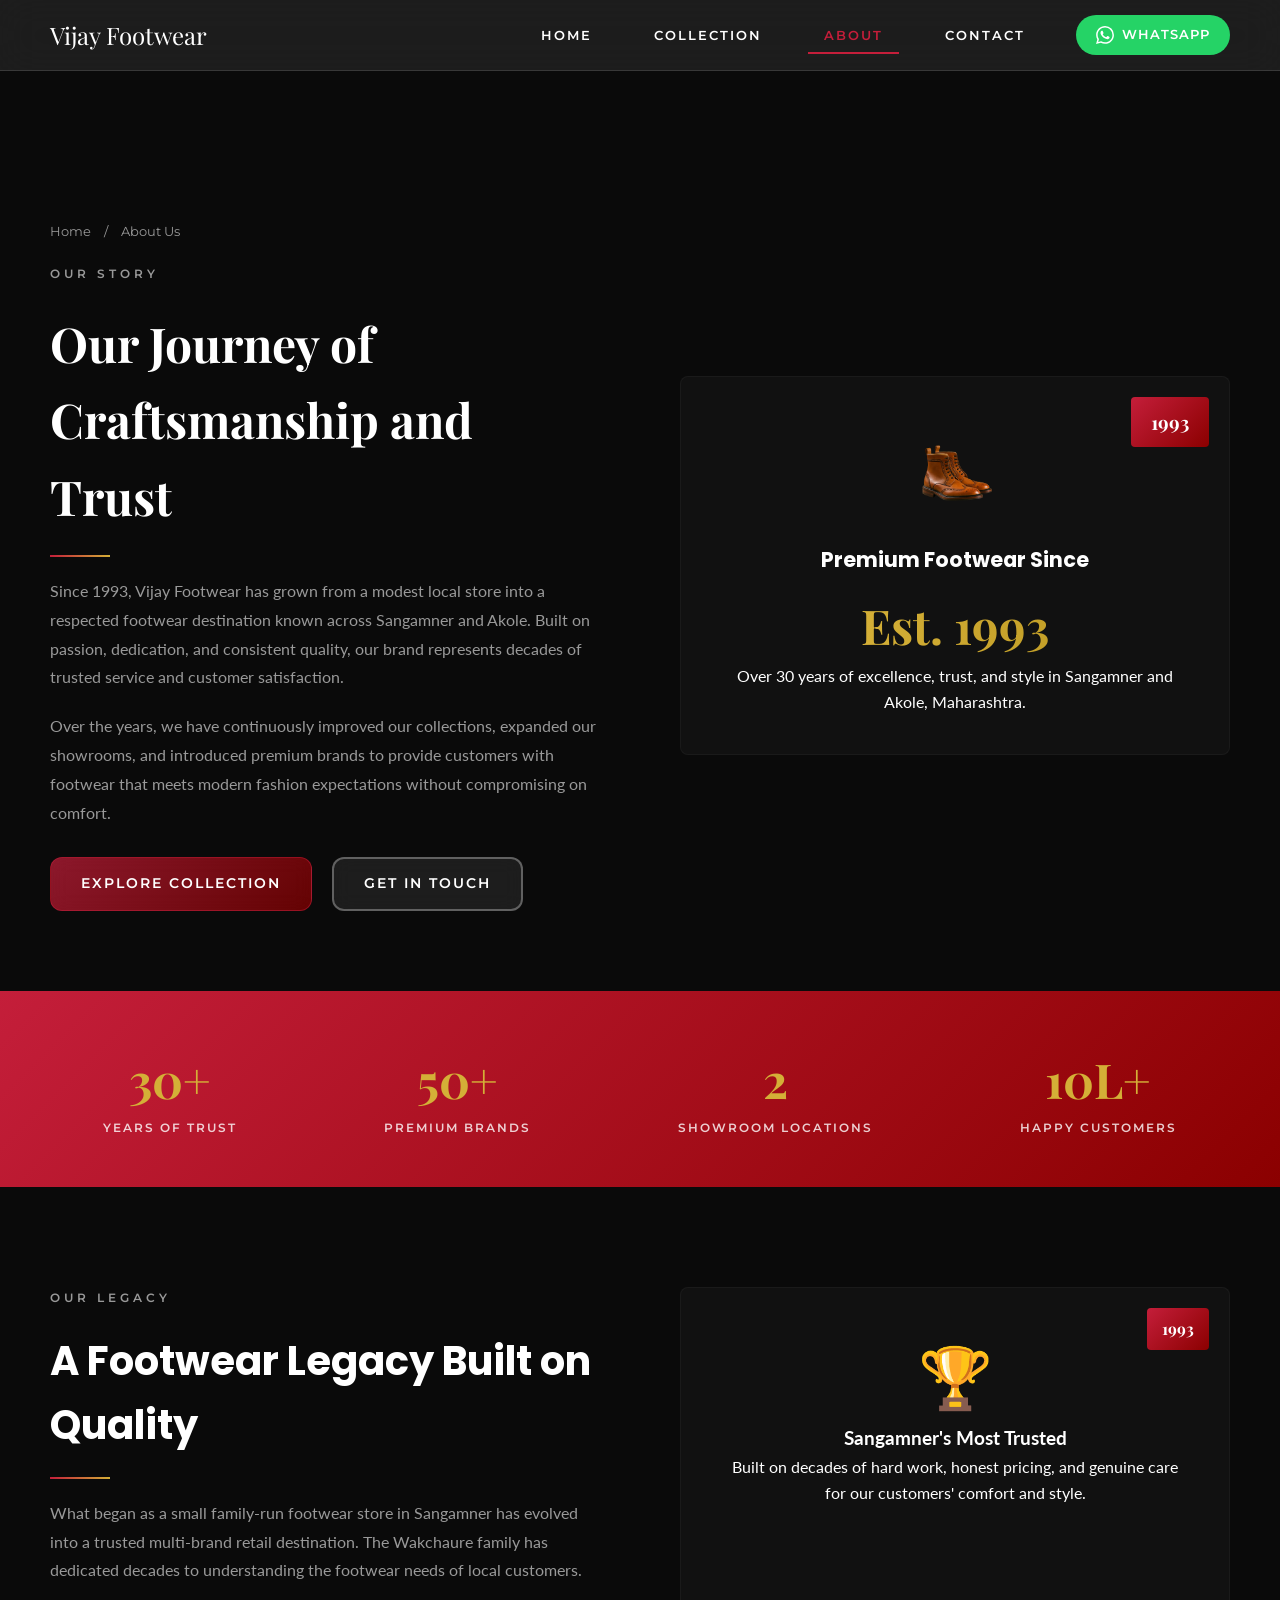
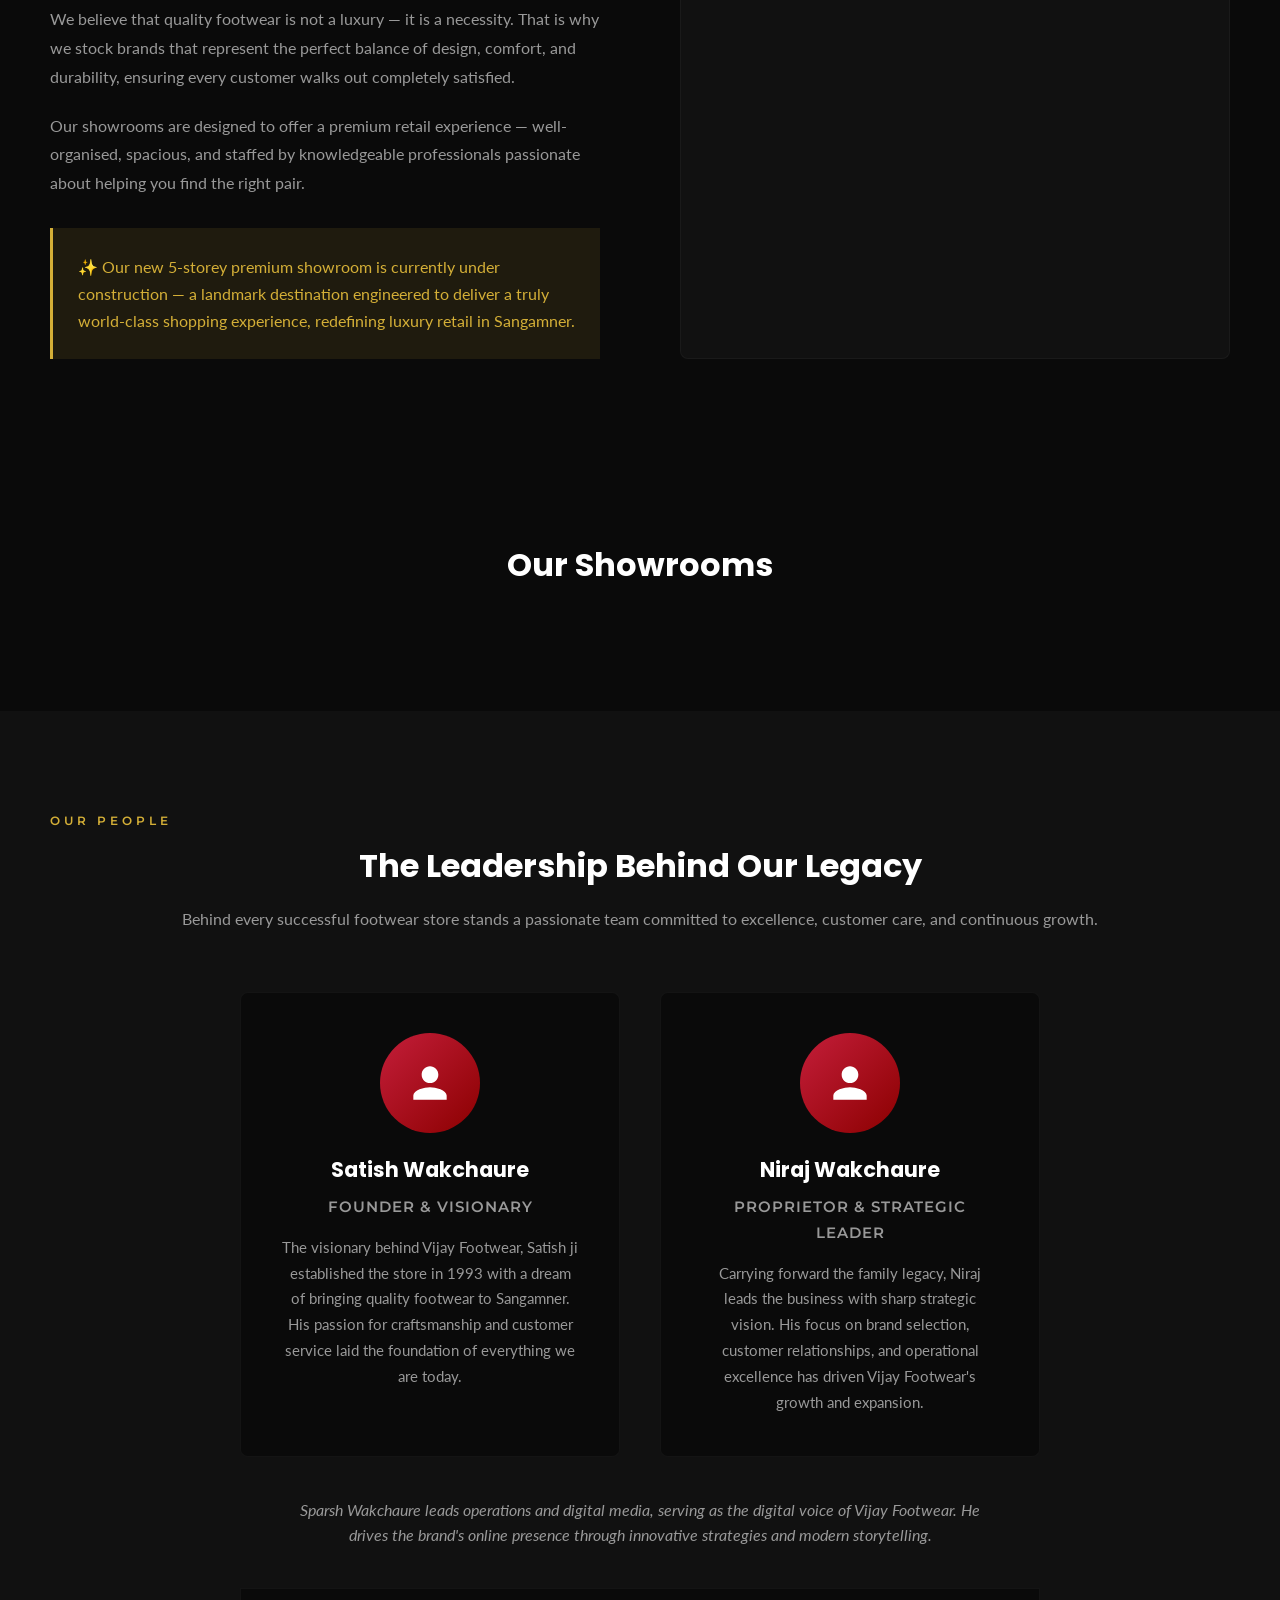
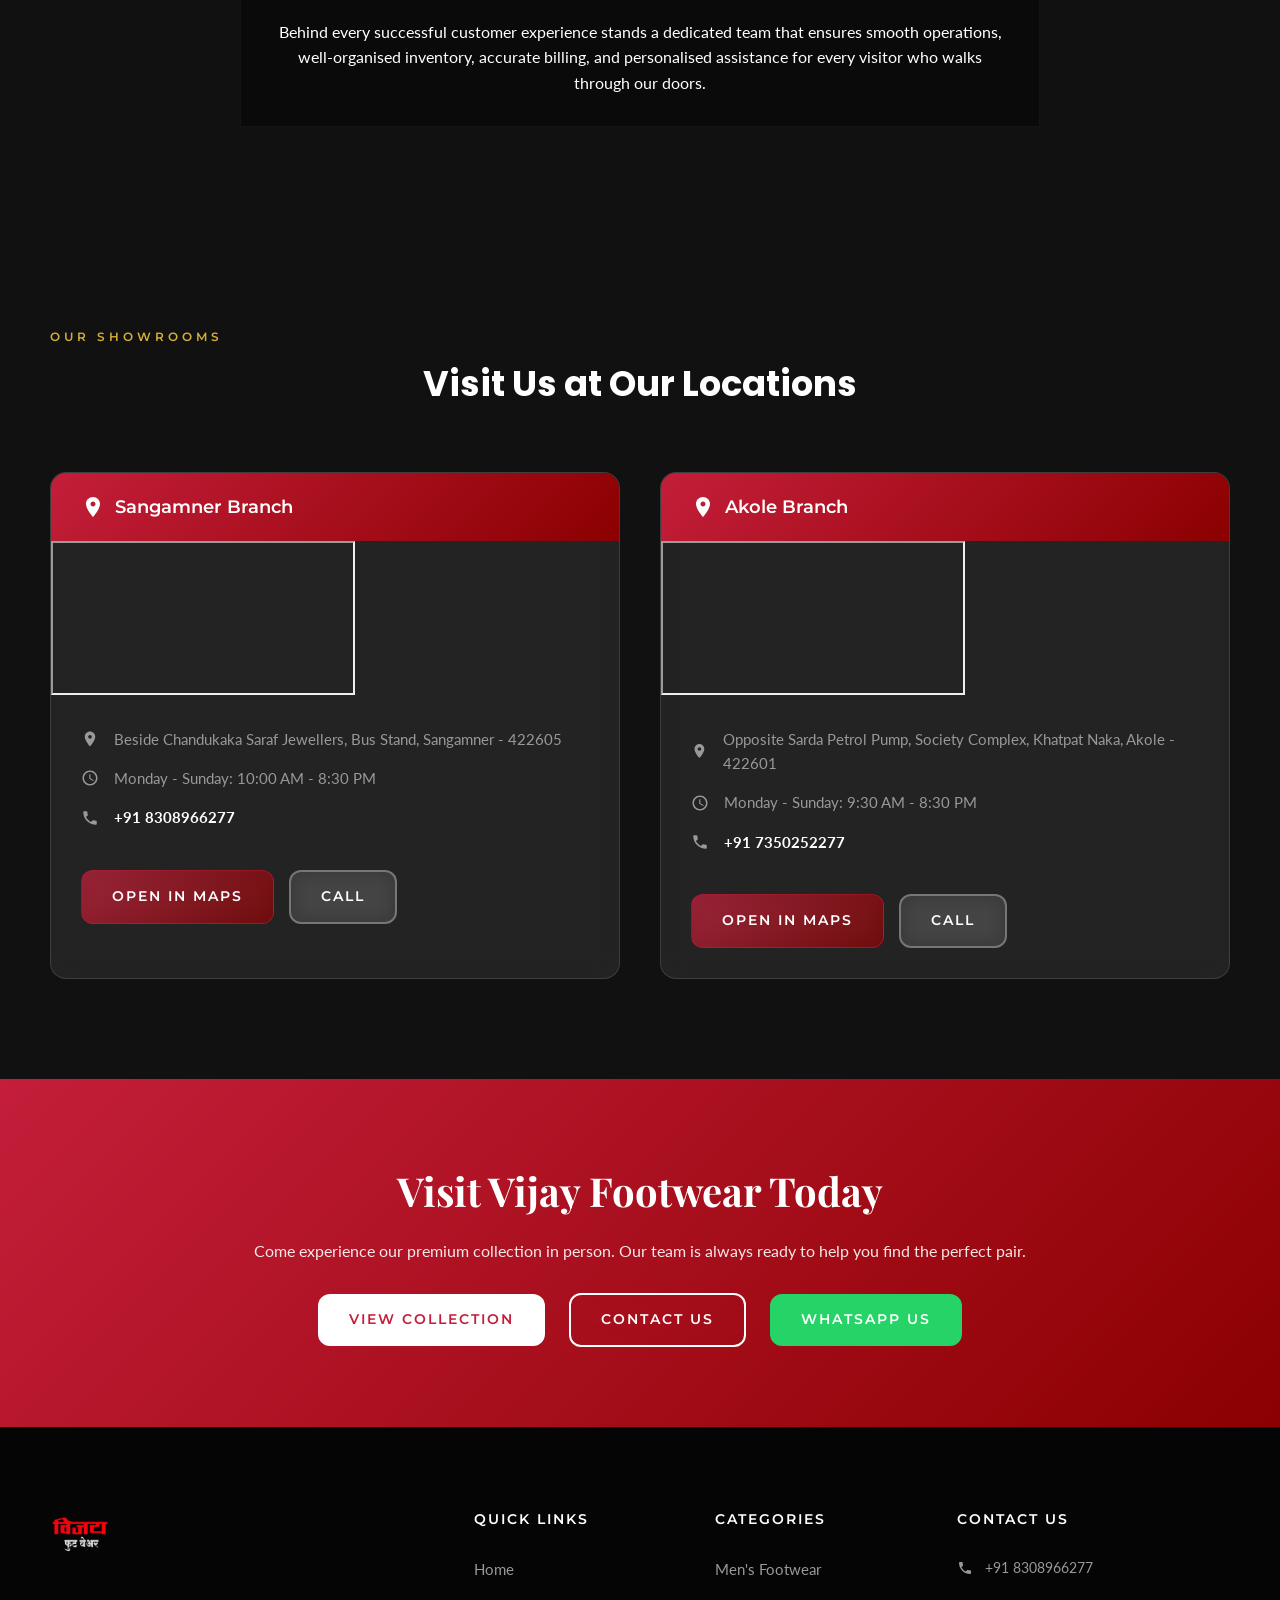
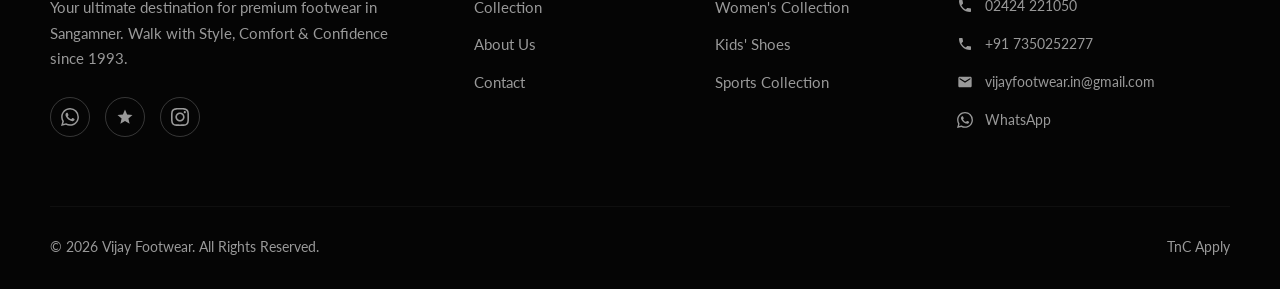
==== commit 8d1a97ff: "Add Google Tag Manager script to about.html" ====
--- a/about.html
+++ b/about.html
@@ -14,6 +14,15 @@
   <link rel="preconnect" href="https://fonts.gstatic.com" crossorigin>
 </head>
 <body>
+  <!-- Google tag (gtag.js) -->
+<script async src="https://www.googletagmanager.com/gtag/js?id=G-3P4W5CG66K"></script>
+<script>
+  window.dataLayer = window.dataLayer || [];
+  function gtag(){dataLayer.push(arguments);}
+  gtag('js', new Date());
+
+  gtag('config', 'G-3P4W5CG66K');
+</script>
   <!-- Loader -->
   <div id="loader">
     <div class="loader-logo">VIJAY <span>FOOTWEAR</span></div>
@@ -308,4 +317,4 @@
 
   <script src="main.js"></script>
 </body>
-</html>+</html>
